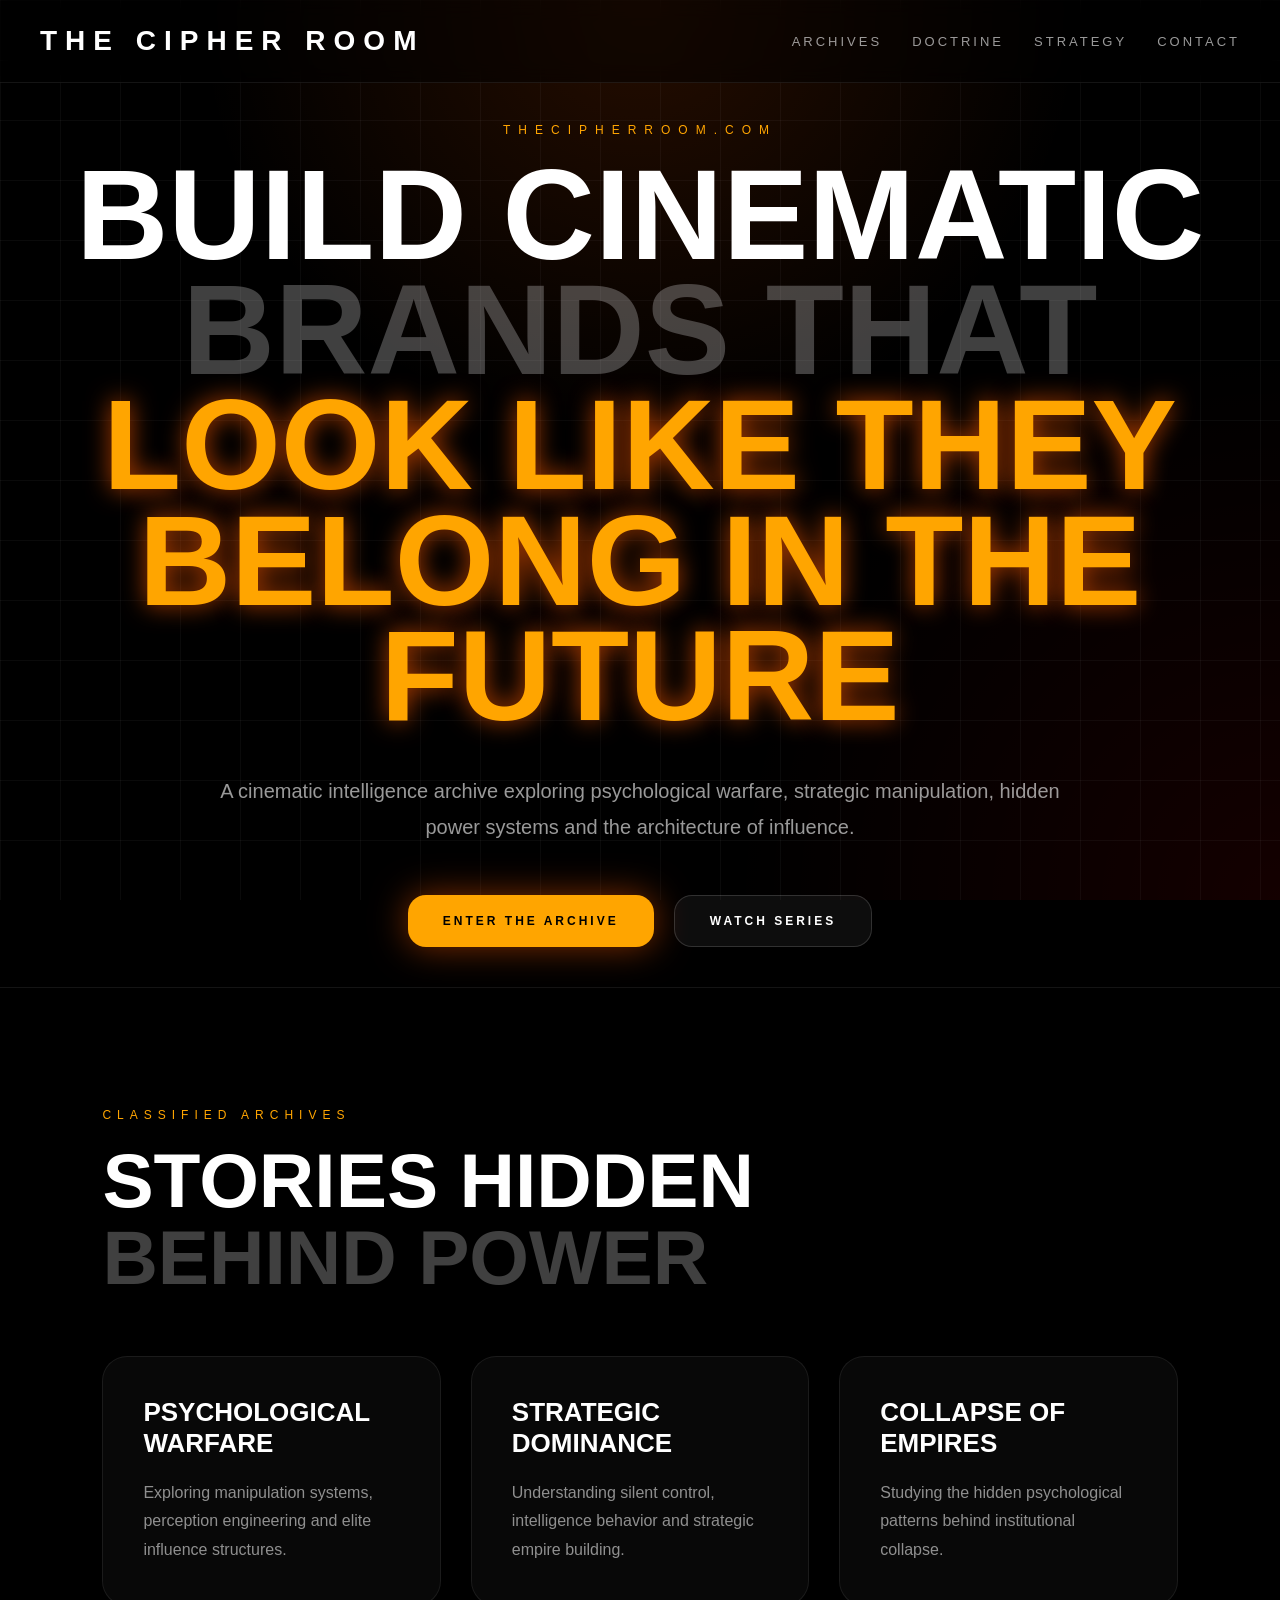
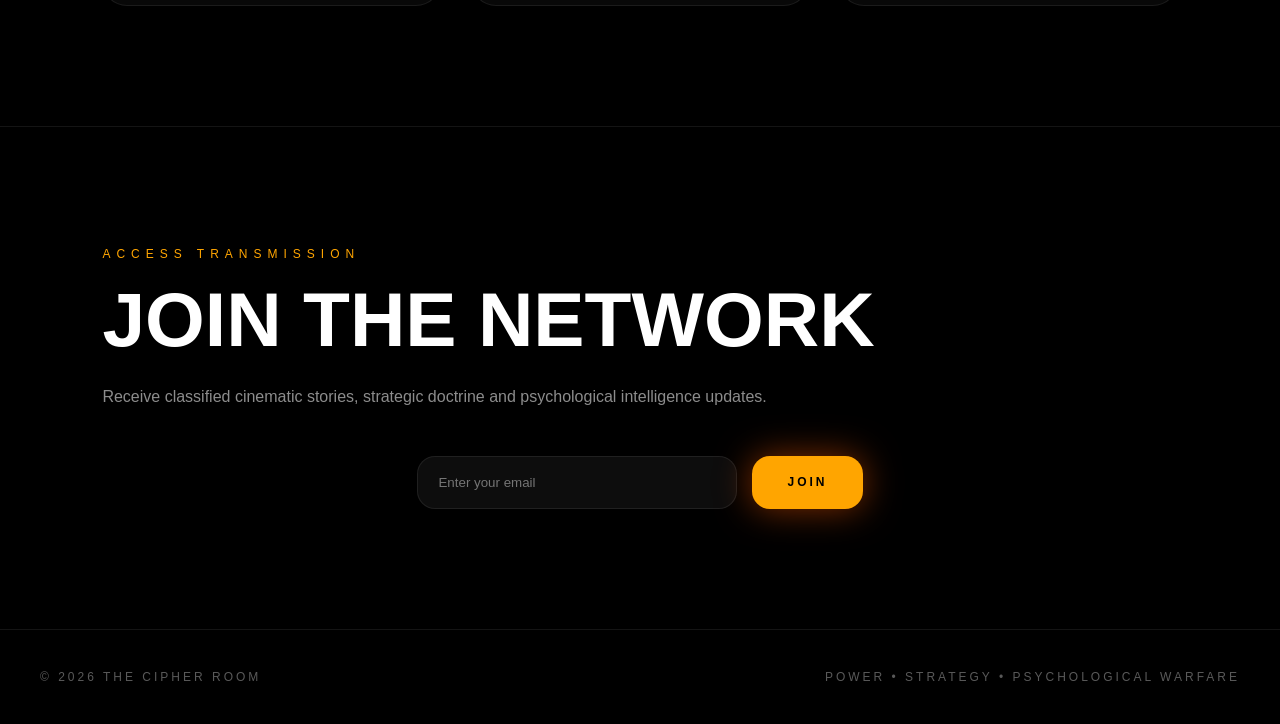
==== index.html @ d601936c "Update hero section heading text" ====
<!DOCTYPE html>
<html lang="en">
<head>
<meta charset="UTF-8">
<meta name="viewport" content="width=device-width, initial-scale=1.0">
<title>The Cipher Room</title>

<style>
*{
margin:0;
padding:0;
box-sizing:border-box;
}

body{
background:#000;
color:white;
font-family:Arial,sans-serif;
overflow-x:hidden;
}

body::before{
content:"";
position:fixed;
inset:0;
background:
radial-gradient(circle at top, rgba(255,90,0,0.15), transparent 40%),
radial-gradient(circle at bottom right, rgba(255,0,0,0.08), transparent 35%);
z-index:-2;
}

.grid{
position:fixed;
inset:0;
background-image:
linear-gradient(rgba(255,255,255,0.04) 1px, transparent 1px),
linear-gradient(90deg, rgba(255,255,255,0.04) 1px, transparent 1px);
background-size:60px 60px;
z-index:-1;
}

nav{
display:flex;
justify-content:space-between;
align-items:center;
padding:25px 40px;
border-bottom:1px solid rgba(255,255,255,0.08);
backdrop-filter:blur(10px);
position:sticky;
top:0;
background:rgba(0,0,0,0.5);
}

.logo{
font-size:28px;
font-weight:900;
letter-spacing:8px;
}

nav ul{
display:flex;
gap:30px;
list-style:none;
}

nav a{
text-decoration:none;
color:rgba(255,255,255,0.6);
font-size:13px;
letter-spacing:3px;
text-transform:uppercase;
transition:0.3s;
}

nav a:hover{
color:orange;
}

.hero{
min-height:100vh;
display:flex;
flex-direction:column;
justify-content:center;
align-items:center;
text-align:center;
padding:40px 20px;
}

.domain{
color:orange;
letter-spacing:8px;
font-size:12px;
margin-bottom:20px;
text-transform:uppercase;
animation:pulse 2s infinite;
}

.hero h1{
font-size:clamp(50px,10vw,140px);
font-weight:900;
line-height:0.9;
text-transform:uppercase;
}

.fade{
color:rgba(255,255,255,0.25);
}

.orange{
color:orange;
text-shadow:0 0 25px rgba(255,90,0,0.7);
}

.hero p{
max-width:850px;
margin-top:40px;
font-size:20px;
line-height:1.8;
color:rgba(255,255,255,0.6);
}

.buttons{
display:flex;
gap:20px;
margin-top:50px;
flex-wrap:wrap;
justify-content:center;
}

.btn{
padding:18px 35px;
border-radius:18px;
border:none;
font-size:12px;
font-weight:bold;
letter-spacing:3px;
text-transform:uppercase;
cursor:pointer;
transition:0.3s;
}

.primary{
background:orange;
color:black;
box-shadow:0 0 35px rgba(255,90,0,0.5);
}

.primary:hover{
transform:translateY(-3px);
}

.secondary{
background:rgba(255,255,255,0.05);
border:1px solid rgba(255,255,255,0.15);
color:white;
}

.secondary:hover{
border-color:orange;
color:orange;
}

.section{
padding:120px 8%;
border-top:1px solid rgba(255,255,255,0.08);
}

.section-title{
color:orange;
letter-spacing:6px;
font-size:12px;
text-transform:uppercase;
margin-bottom:20px;
}

.section h2{
font-size:clamp(40px,6vw,80px);
font-weight:900;
text-transform:uppercase;
line-height:1;
}

.cards{
display:grid;
grid-template-columns:repeat(auto-fit,minmax(260px,1fr));
gap:30px;
margin-top:60px;
}

.card{
background:rgba(255,255,255,0.03);
border:1px solid rgba(255,255,255,0.08);
padding:40px;
border-radius:25px;
transition:0.3s;
backdrop-filter:blur(10px);
}

.card:hover{
border-color:rgba(255,140,0,0.4);
transform:translateY(-5px);
}

.card h3{
font-size:26px;
margin-bottom:20px;
text-transform:uppercase;
}

.card p{
color:rgba(255,255,255,0.55);
line-height:1.8;
}

.email-box{
margin-top:50px;
display:flex;
justify-content:center;
gap:15px;
flex-wrap:wrap;
}

.email-box input{
padding:18px 20px;
width:320px;
border-radius:18px;
background:rgba(255,255,255,0.05);
border:1px solid rgba(255,255,255,0.08);
color:white;
}

footer{
padding:40px;
border-top:1px solid rgba(255,255,255,0.08);
display:flex;
justify-content:space-between;
flex-wrap:wrap;
gap:20px;
color:rgba(255,255,255,0.35);
font-size:12px;
letter-spacing:3px;
text-transform:uppercase;
}

@keyframes pulse{
0%{opacity:0.6;}
50%{opacity:1;}
100%{opacity:0.6;}
}
</style>
</head>

<body>

<div class="grid"></div>

<nav>
<div class="logo">THE CIPHER ROOM</div>

<ul>
<li><a href="#">Archives</a></li>
<li><a href="#">Doctrine</a></li>
<li><a href="#">Strategy</a></li>
<li><a href="#">Contact</a></li>
</ul>
</nav>

<section class="hero">

<div class="domain">thecipherroom.com</div>

<h1>
Build Cinematic
<br>
<span class="fade">Brands That</span>
<br>
<span class="orange">Look Like They Belong In The Future</span>
</h1>

<p>
A cinematic intelligence archive exploring psychological warfare,
strategic manipulation, hidden power systems and the architecture
of influence.
</p>

<div class="buttons">
<button class="btn primary">Enter The Archive</button>
<button class="btn secondary">Watch Series</button>
</div>

</section>

<section class="section">

<div class="section-title">Classified Archives</div>

<h2>
Stories Hidden
<br>
<span class="fade">Behind Power</span>
</h2>

<div class="cards">

<div class="card">
<h3>Psychological Warfare</h3>
<p>
Exploring manipulation systems, perception engineering and elite influence structures.
</p>
</div>

<div class="card">
<h3>Strategic Dominance</h3>
<p>
Understanding silent control, intelligence behavior and strategic empire building.
</p>
</div>

<div class="card">
<h3>Collapse Of Empires</h3>
<p>
Studying the hidden psychological patterns behind institutional collapse.
</p>
</div>

</div>

</section>

<section class="section">

<div class="section-title">Access Transmission</div>

<h2>Join The Network</h2>

<p style="margin-top:30px;color:rgba(255,255,255,0.55);max-width:700px;">
Receive classified cinematic stories, strategic doctrine and psychological intelligence updates.
</p>

<div class="email-box">
<input type="email" placeholder="Enter your email">
<button class="btn primary">Join</button>
</div>

</section>

<footer>
<div>© 2026 The Cipher Room</div>
<div>Power • Strategy • Psychological Warfare</div>
</footer>

</body>
</html>
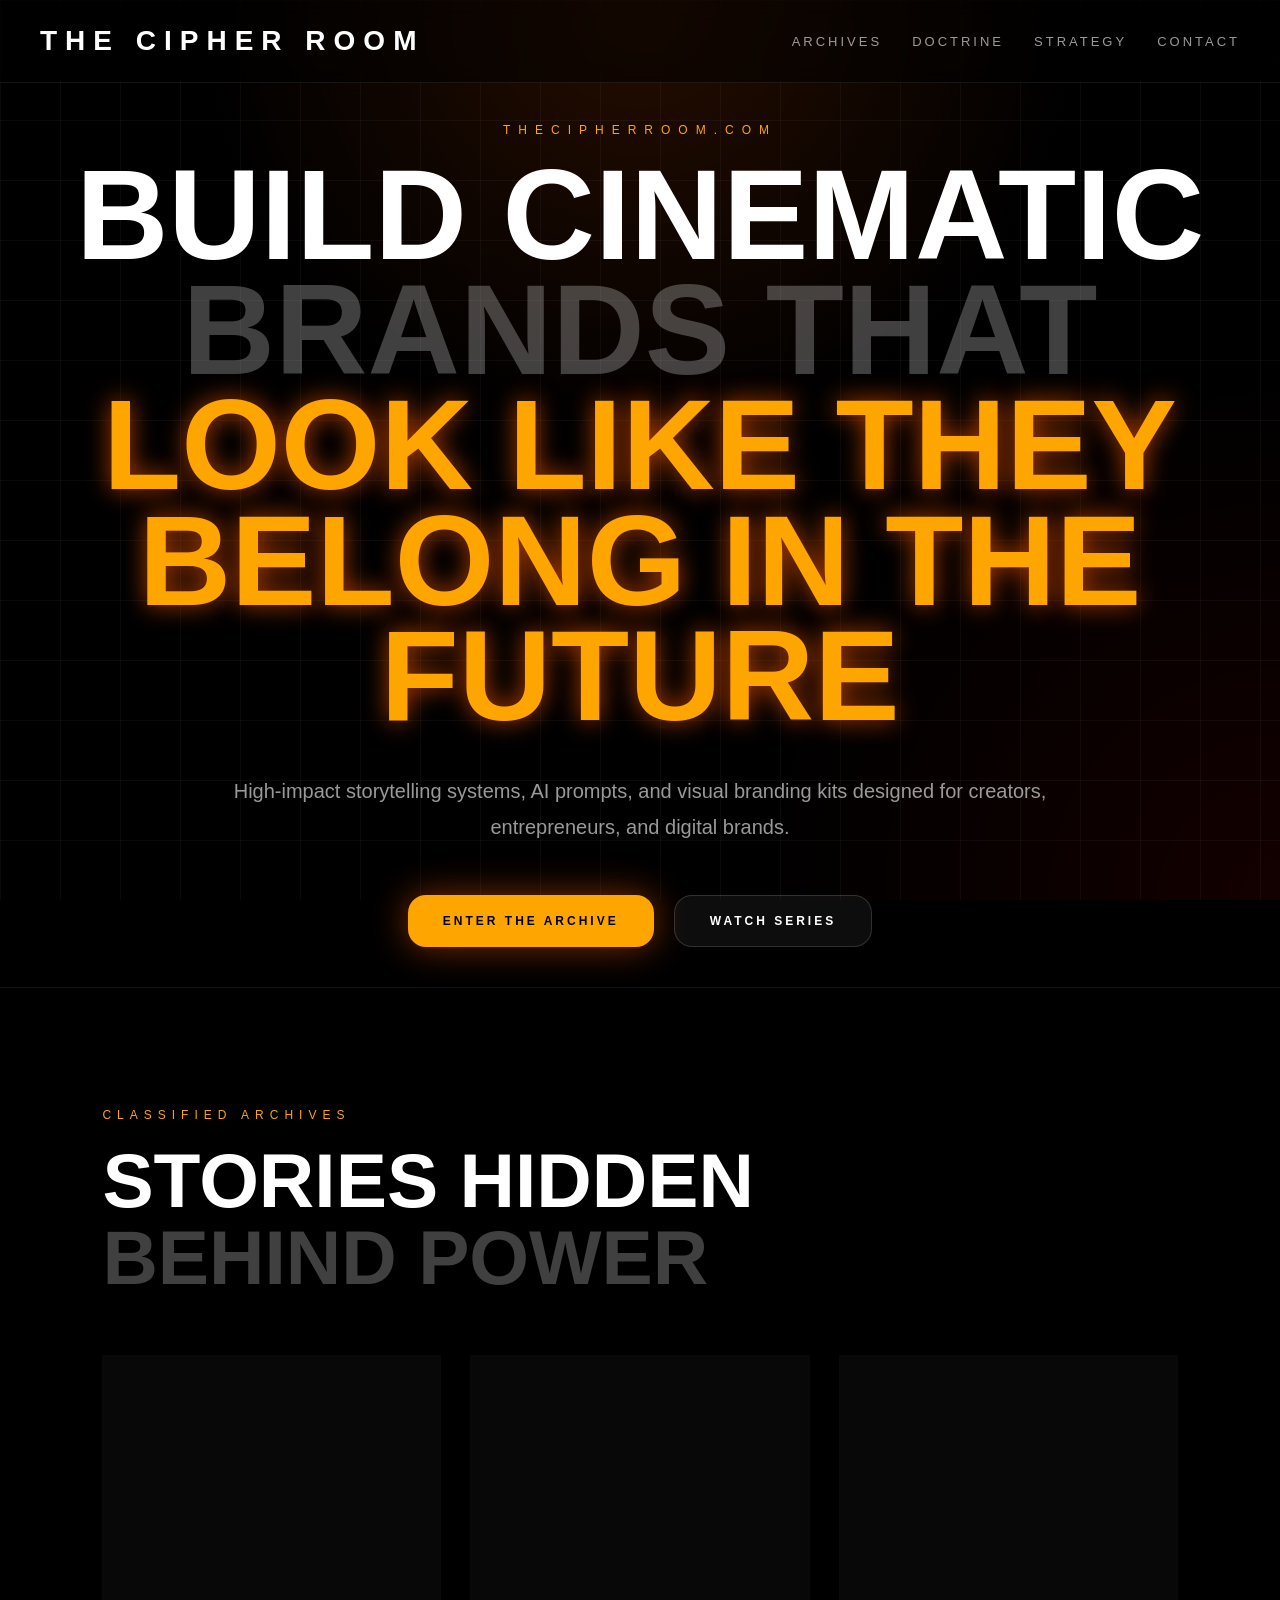
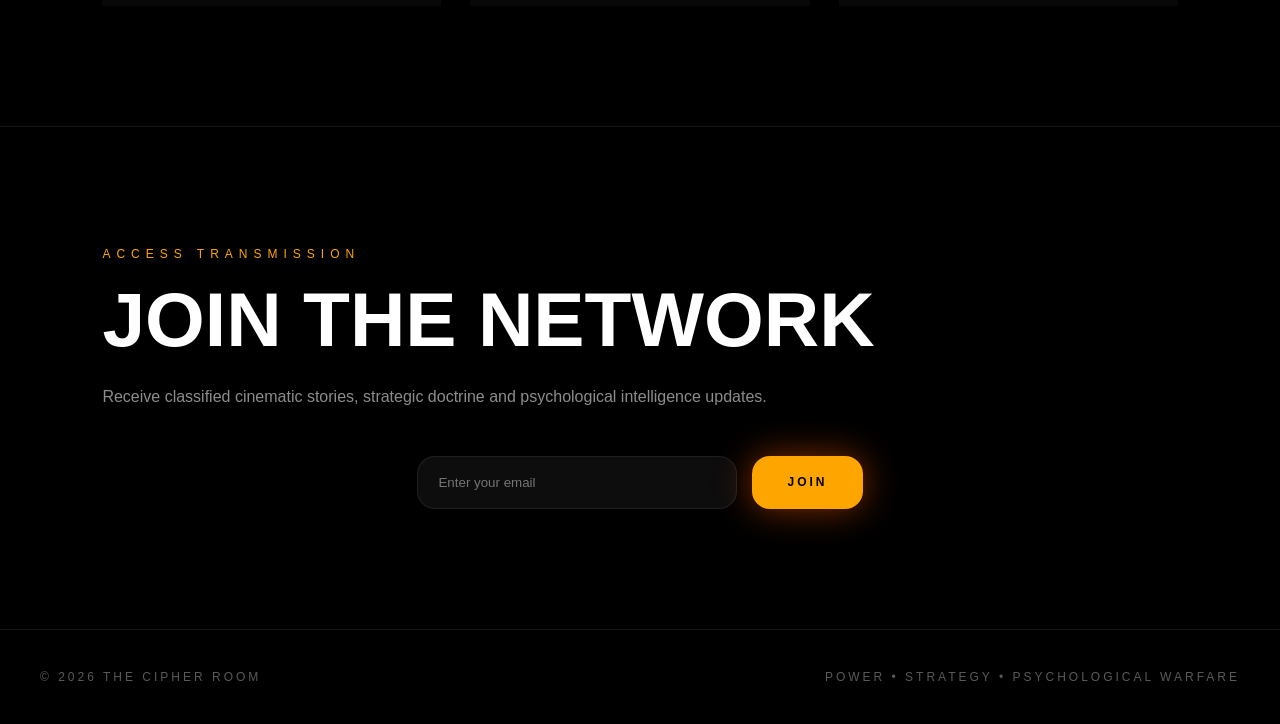
==== commit 9cd215da: "Update hero section description paragraph" ====
--- a/index.html
+++ b/index.html
@@ -278,9 +278,7 @@
 </h1>
 
 <p>
-A cinematic intelligence archive exploring psychological warfare,
-strategic manipulation, hidden power systems and the architecture
-of influence.
+High-impact storytelling systems, AI prompts, and visual branding kits designed for creators, entrepreneurs, and digital brands.
 </p>
 
 <div class="buttons">
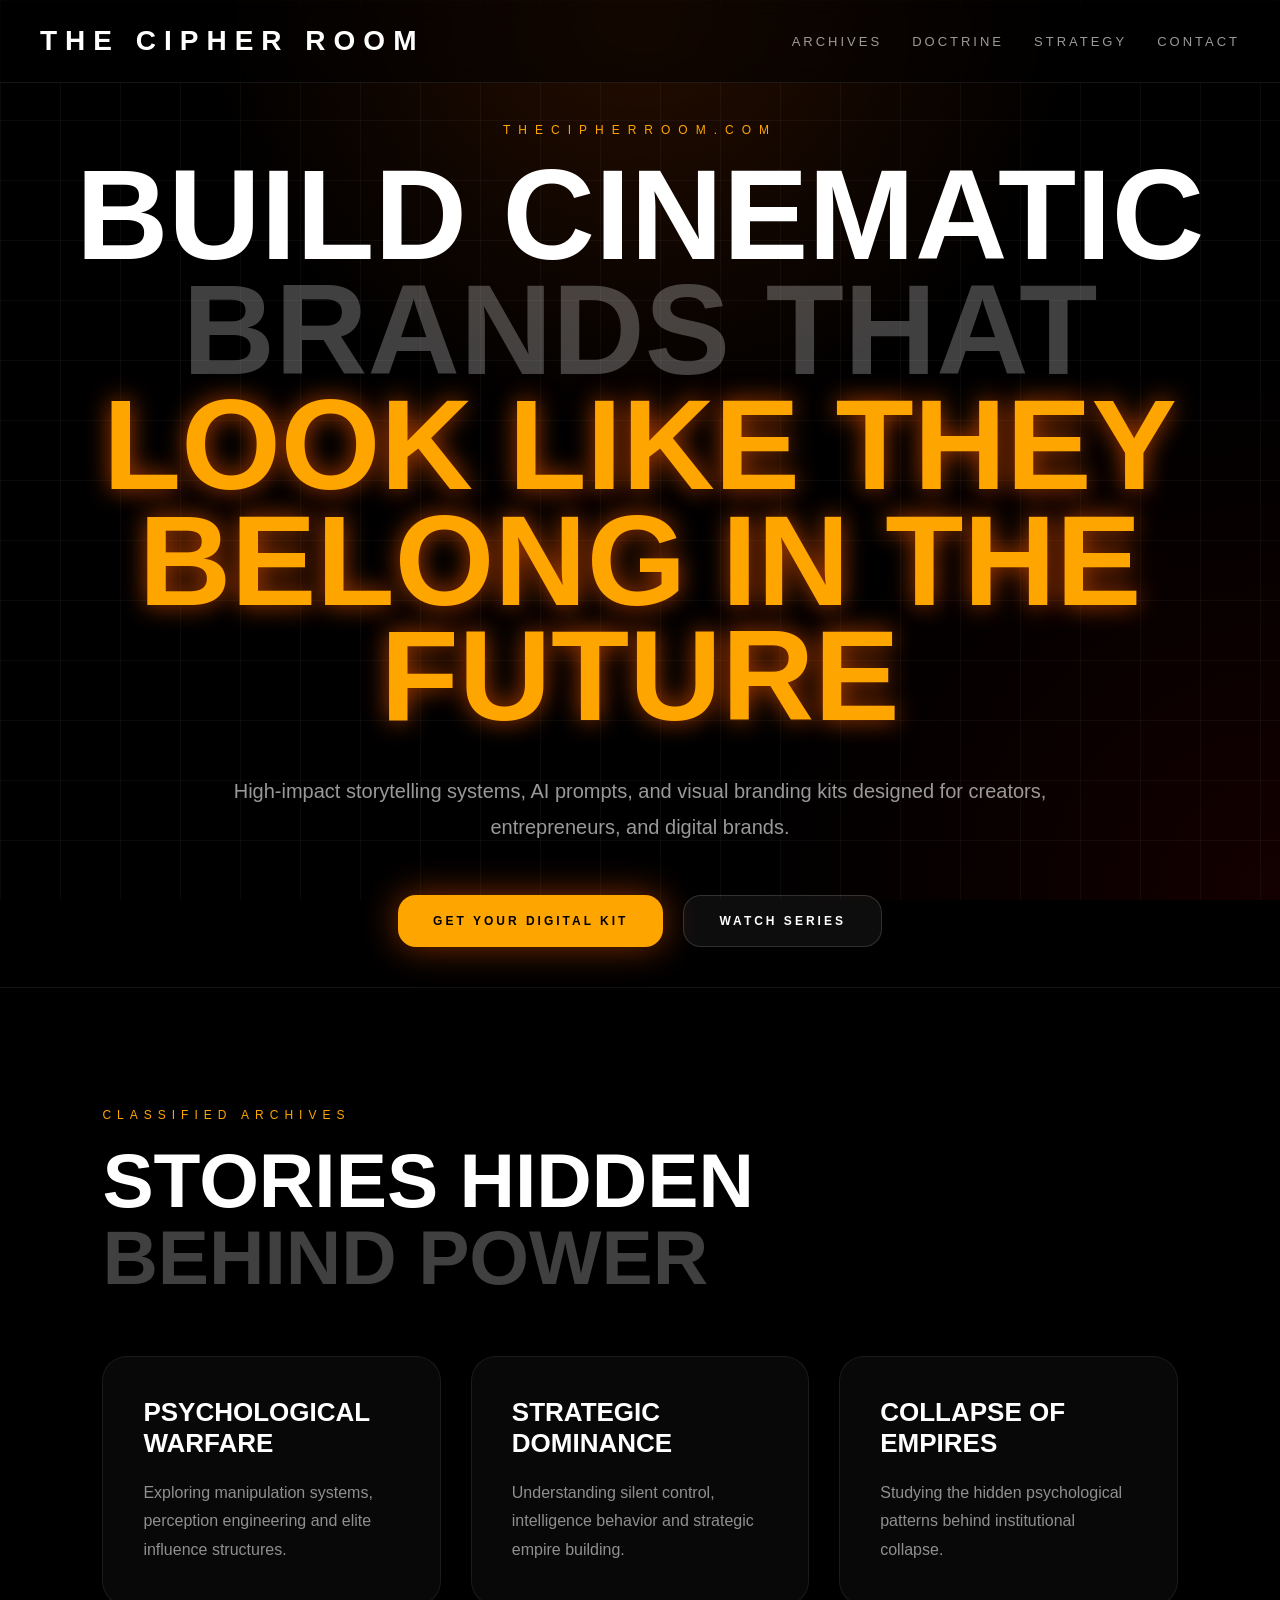
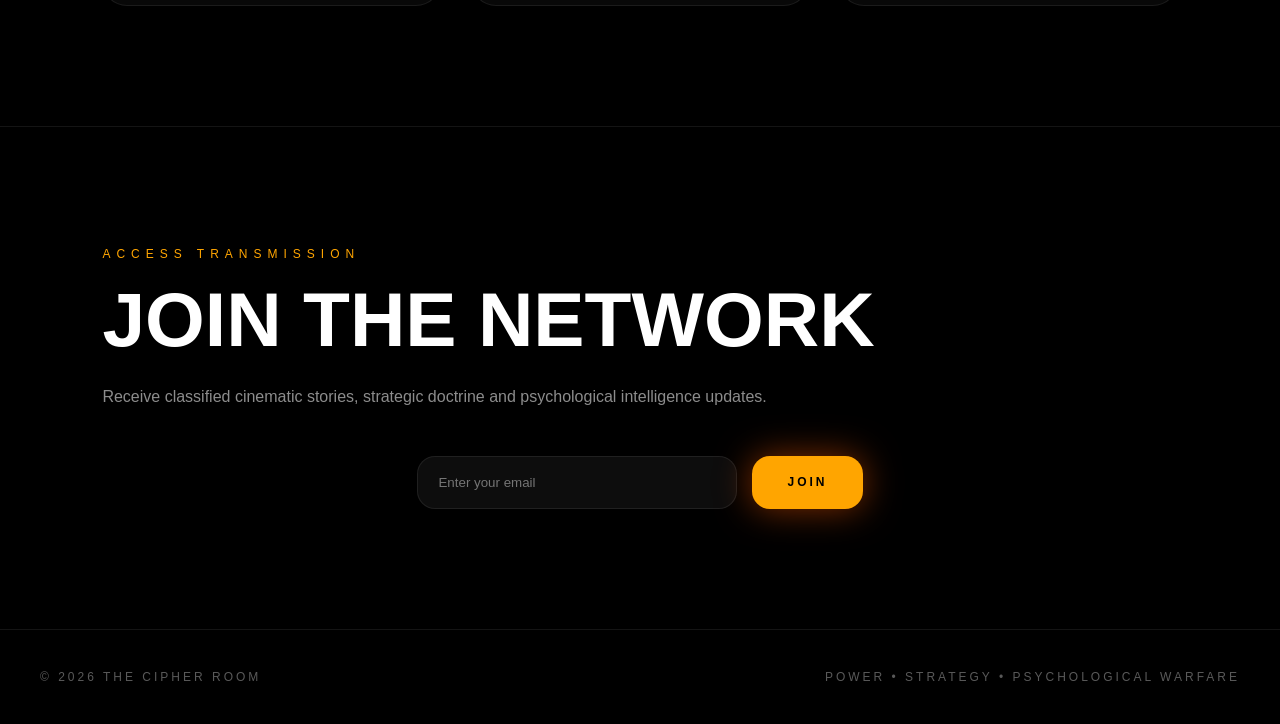
==== commit 3da3ec40: "Update hero section CTA buttons" ====
--- a/index.html
+++ b/index.html
@@ -282,7 +282,7 @@
 </p>
 
 <div class="buttons">
-<button class="btn primary">Enter The Archive</button>
+<button class="btn primary">Get Your Digital Kit</button>
 <button class="btn secondary">Watch Series</button>
 </div>
 
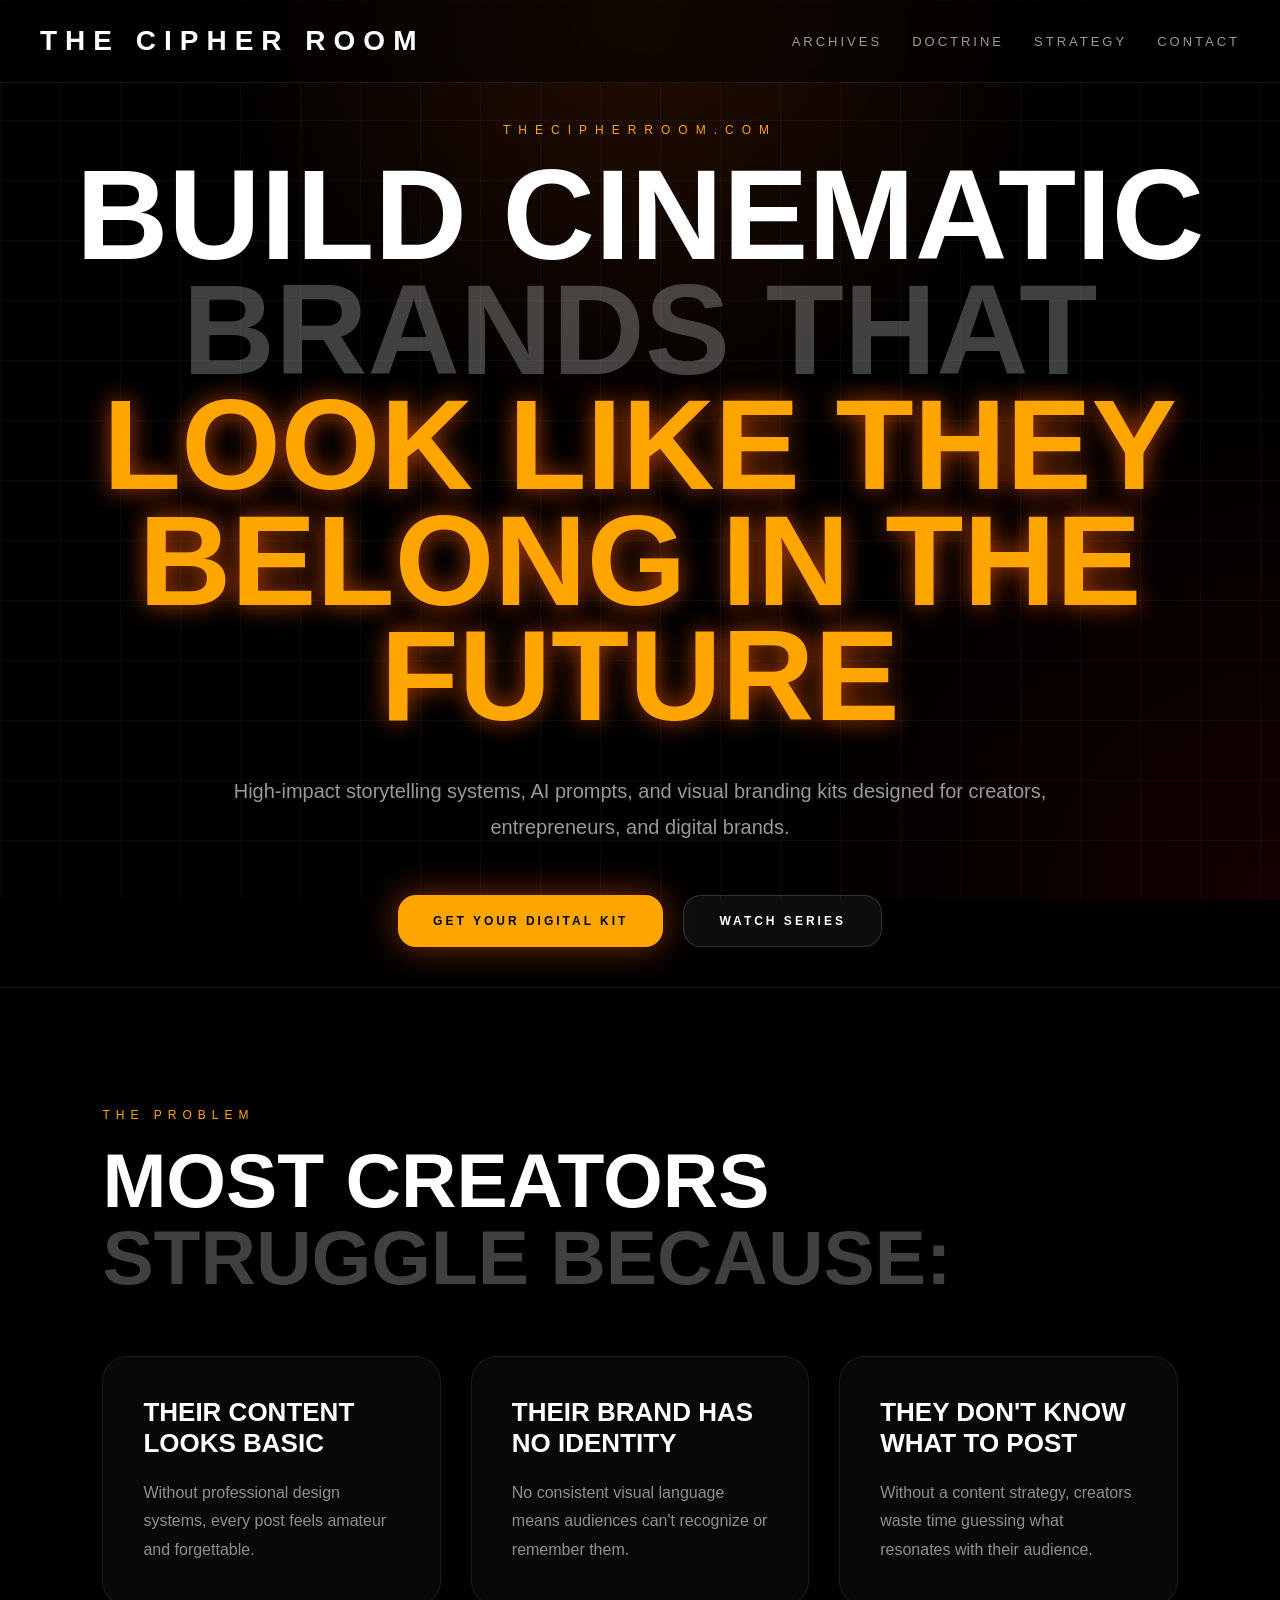
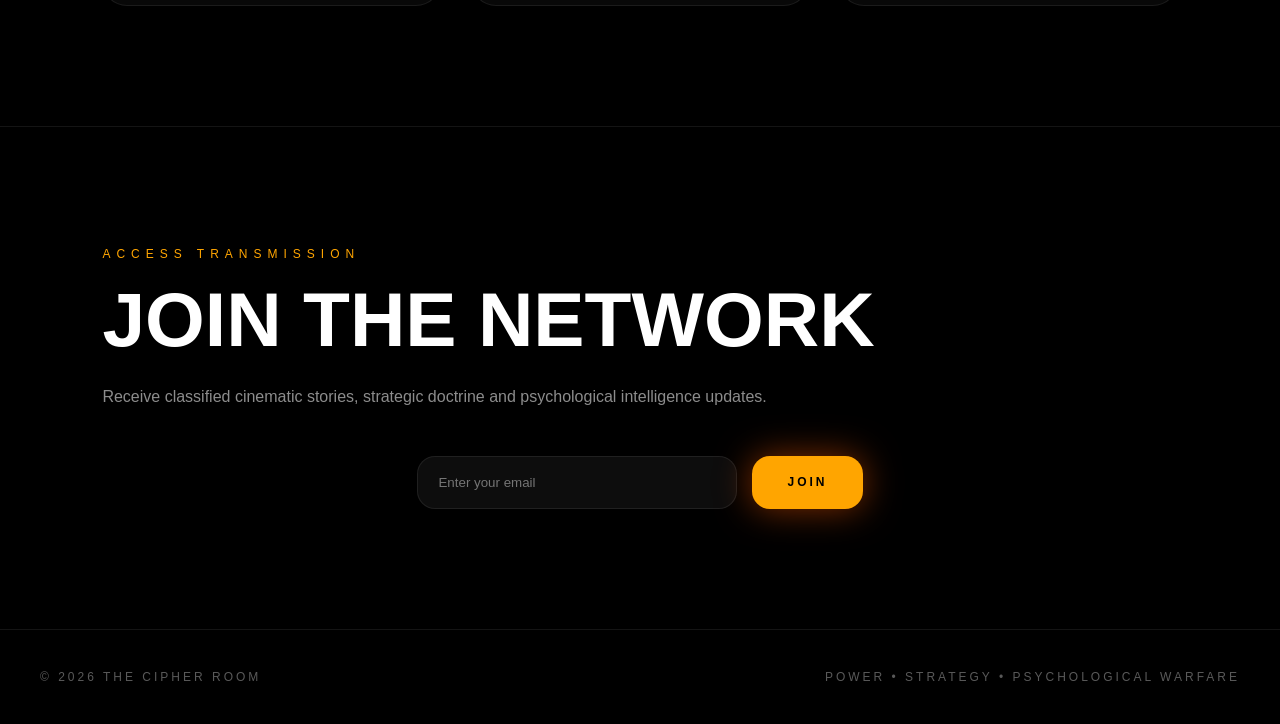
==== commit a2ac040c: "Update Section 1 - THE PROBLEM section with new content" ====
--- a/index.html
+++ b/index.html
@@ -290,34 +290,34 @@
 
 <section class="section">
 
-<div class="section-title">Classified Archives</div>
+<div class="section-title">THE PROBLEM</div>
 
 <h2>
-Stories Hidden
+Most creators
 <br>
-<span class="fade">Behind Power</span>
+<span class="fade">struggle because:</span>
 </h2>
 
 <div class="cards">
 
 <div class="card">
-<h3>Psychological Warfare</h3>
+<h3>Their content looks basic</h3>
 <p>
-Exploring manipulation systems, perception engineering and elite influence structures.
+Without professional design systems, every post feels amateur and forgettable.
 </p>
 </div>
 
 <div class="card">
-<h3>Strategic Dominance</h3>
+<h3>Their brand has no identity</h3>
 <p>
-Understanding silent control, intelligence behavior and strategic empire building.
+No consistent visual language means audiences can't recognize or remember them.
 </p>
 </div>
 
 <div class="card">
-<h3>Collapse Of Empires</h3>
+<h3>They don't know what to post</h3>
 <p>
-Studying the hidden psychological patterns behind institutional collapse.
+Without a content strategy, creators waste time guessing what resonates with their audience.
 </p>
 </div>
 
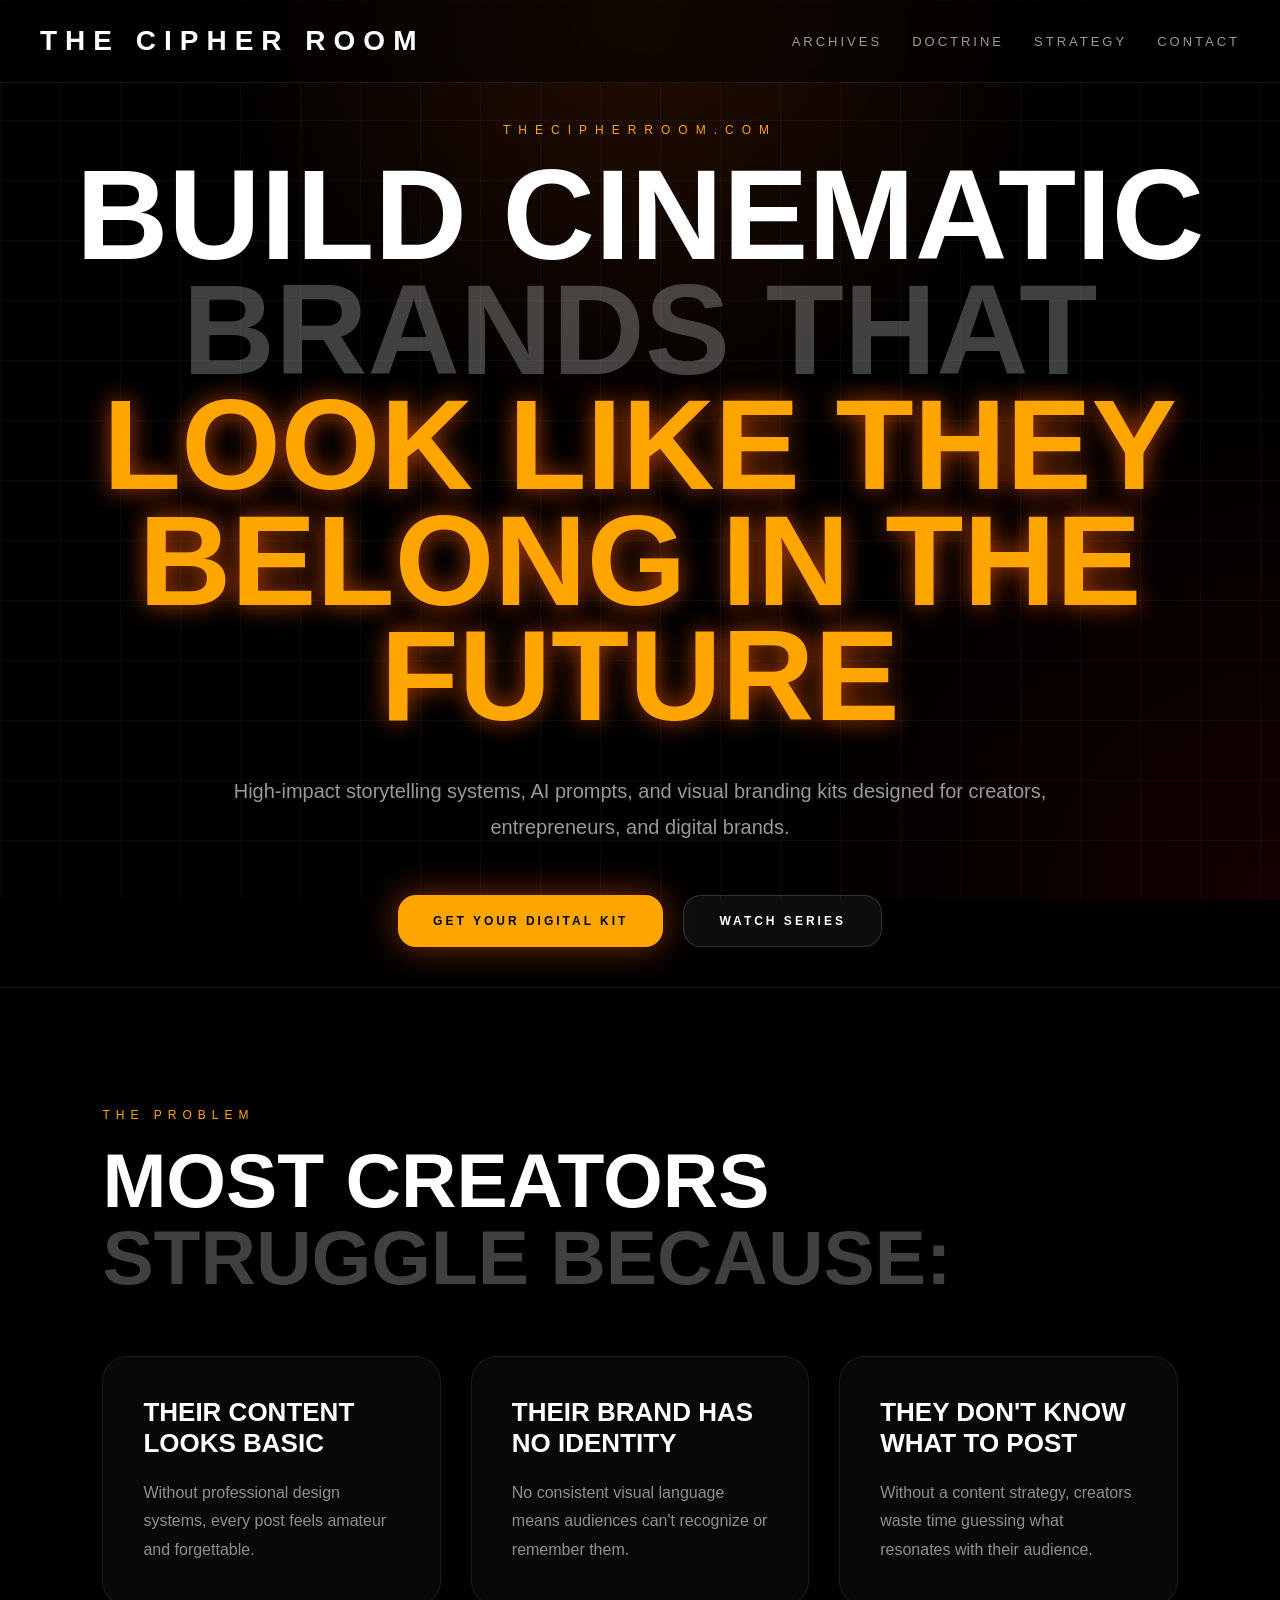
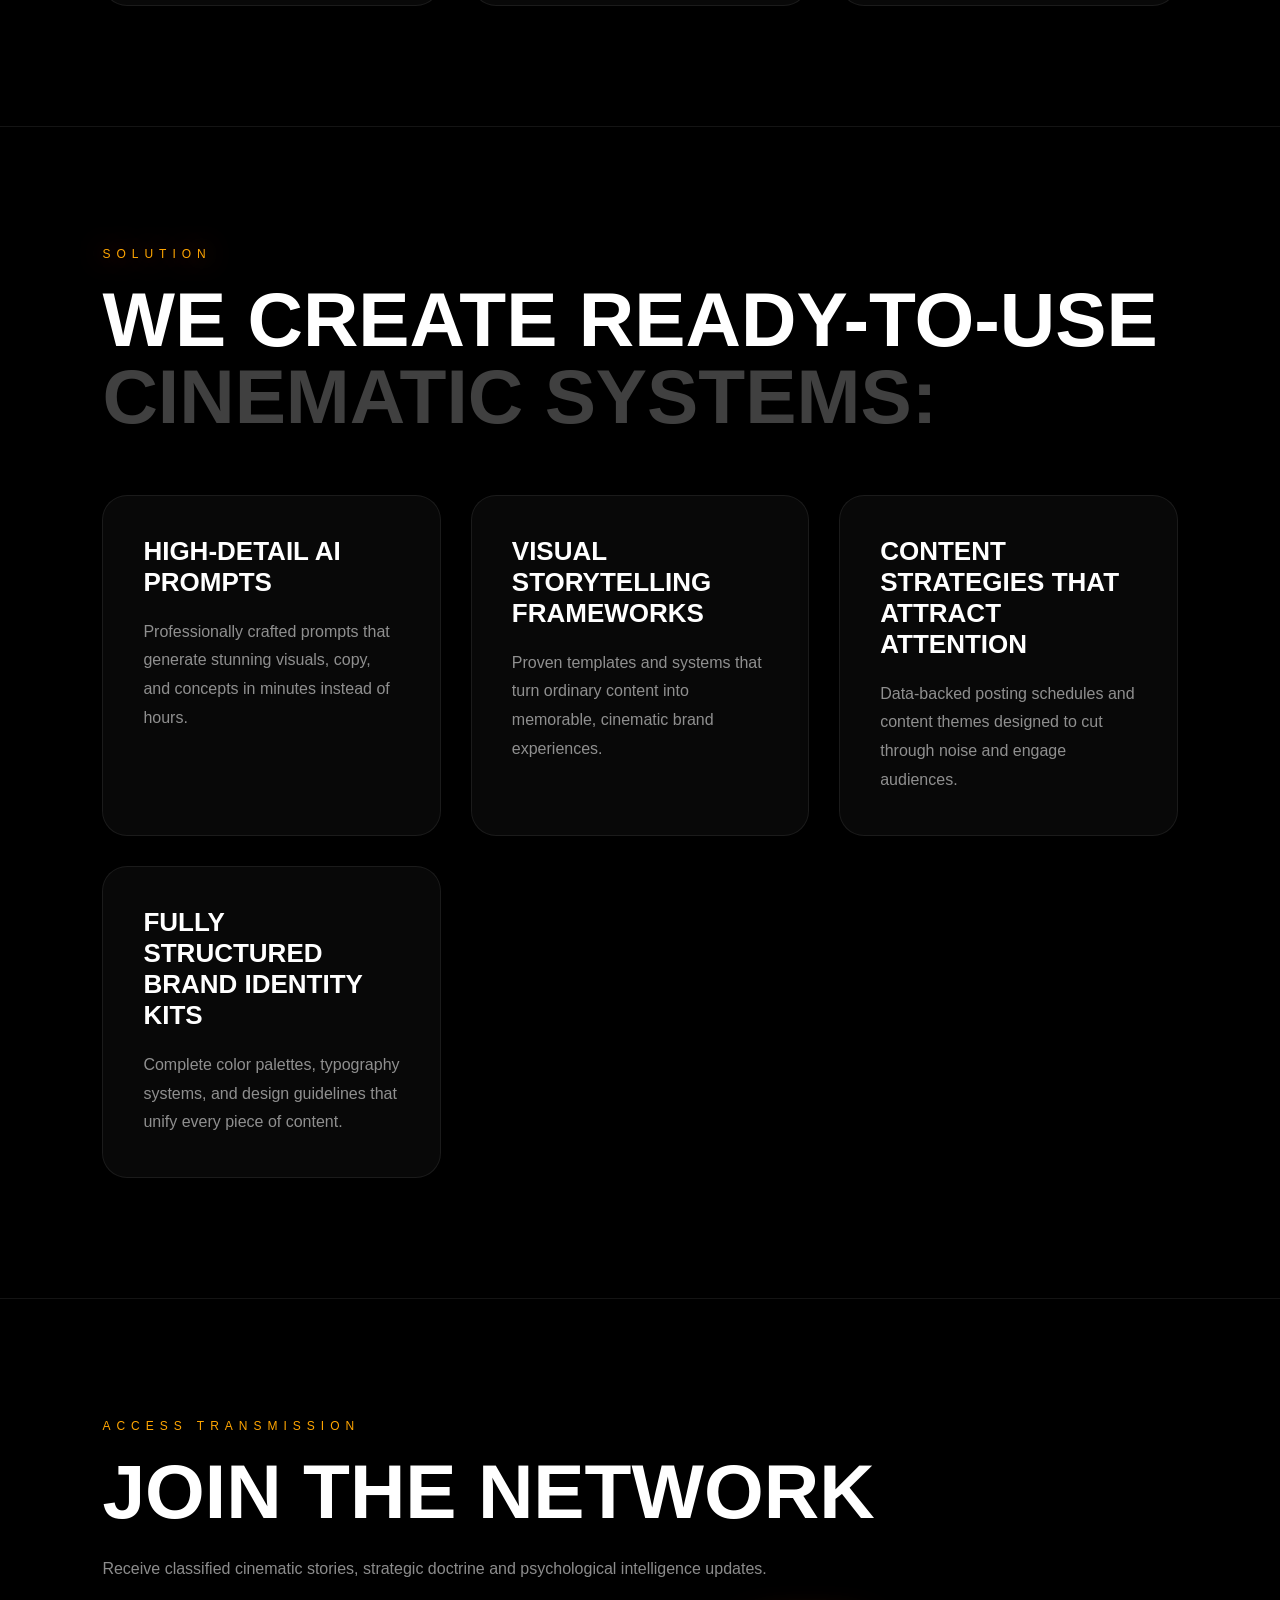
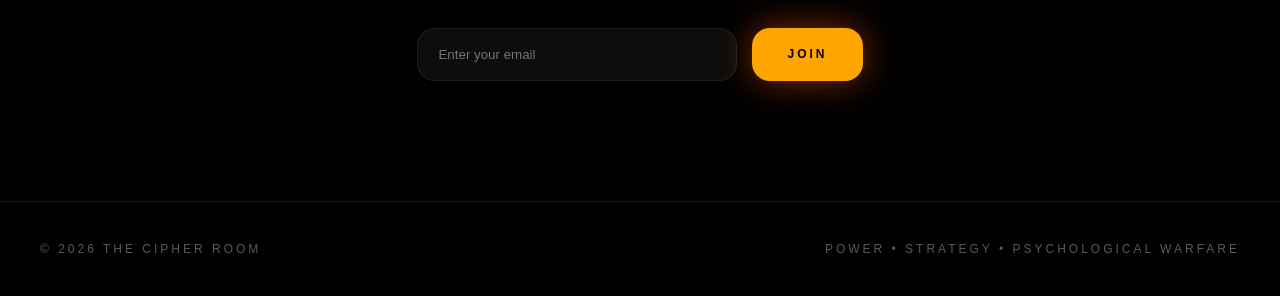
==== commit 5ea7606b: "Add Section 2 - SOLUTION with new content and four cards" ====
--- a/index.html
+++ b/index.html
@@ -327,6 +327,50 @@
 
 <section class="section">
 
+<div class="section-title"><span class="orange">SOLUTION</span></div>
+
+<h2>
+We create ready-to-use
+<br>
+<span class="fade">cinematic systems:</span>
+</h2>
+
+<div class="cards">
+
+<div class="card">
+<h3>High-detail AI prompts</h3>
+<p>
+Professionally crafted prompts that generate stunning visuals, copy, and concepts in minutes instead of hours.
+</p>
+</div>
+
+<div class="card">
+<h3>Visual storytelling frameworks</h3>
+<p>
+Proven templates and systems that turn ordinary content into memorable, cinematic brand experiences.
+</p>
+</div>
+
+<div class="card">
+<h3>Content strategies that attract attention</h3>
+<p>
+Data-backed posting schedules and content themes designed to cut through noise and engage audiences.
+</p>
+</div>
+
+<div class="card">
+<h3>Fully structured brand identity kits</h3>
+<p>
+Complete color palettes, typography systems, and design guidelines that unify every piece of content.
+</p>
+</div>
+
+</div>
+
+</section>
+
+<section class="section">
+
 <div class="section-title">Access Transmission</div>
 
 <h2>Join The Network</h2>
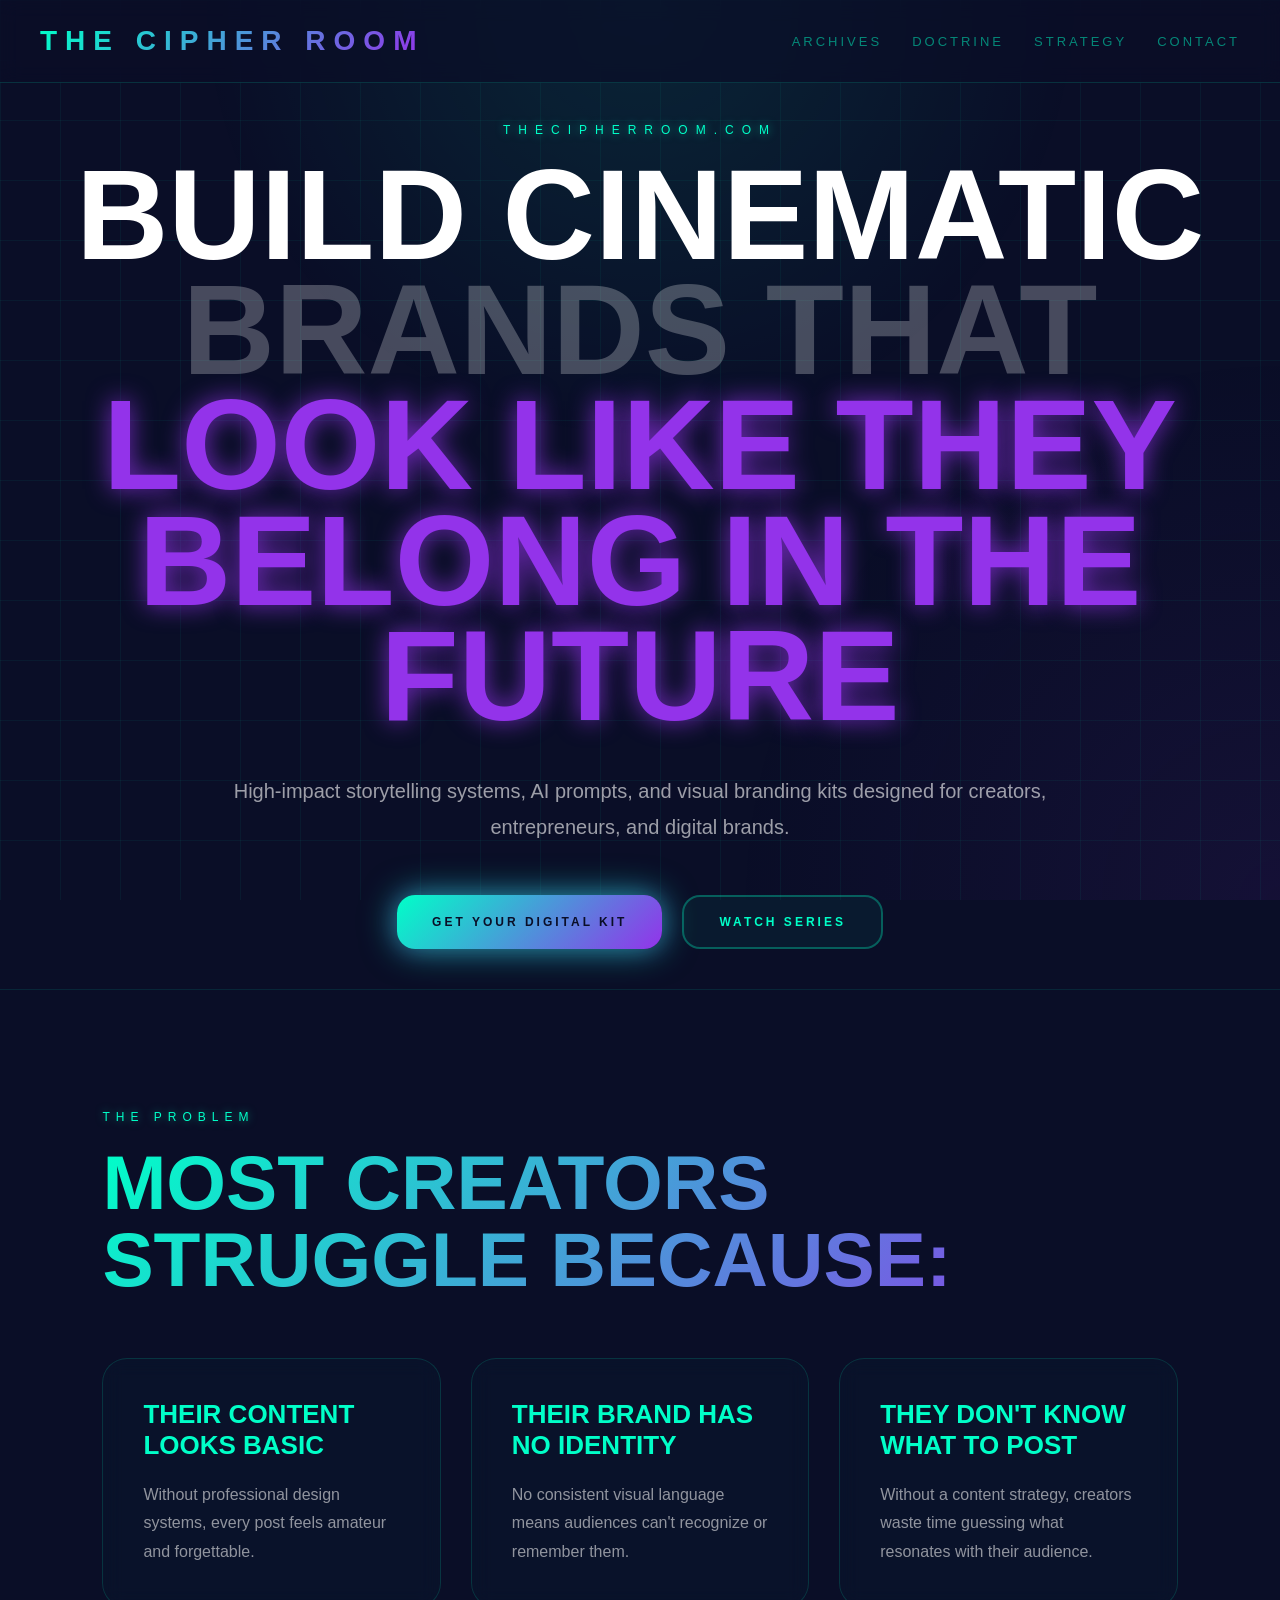
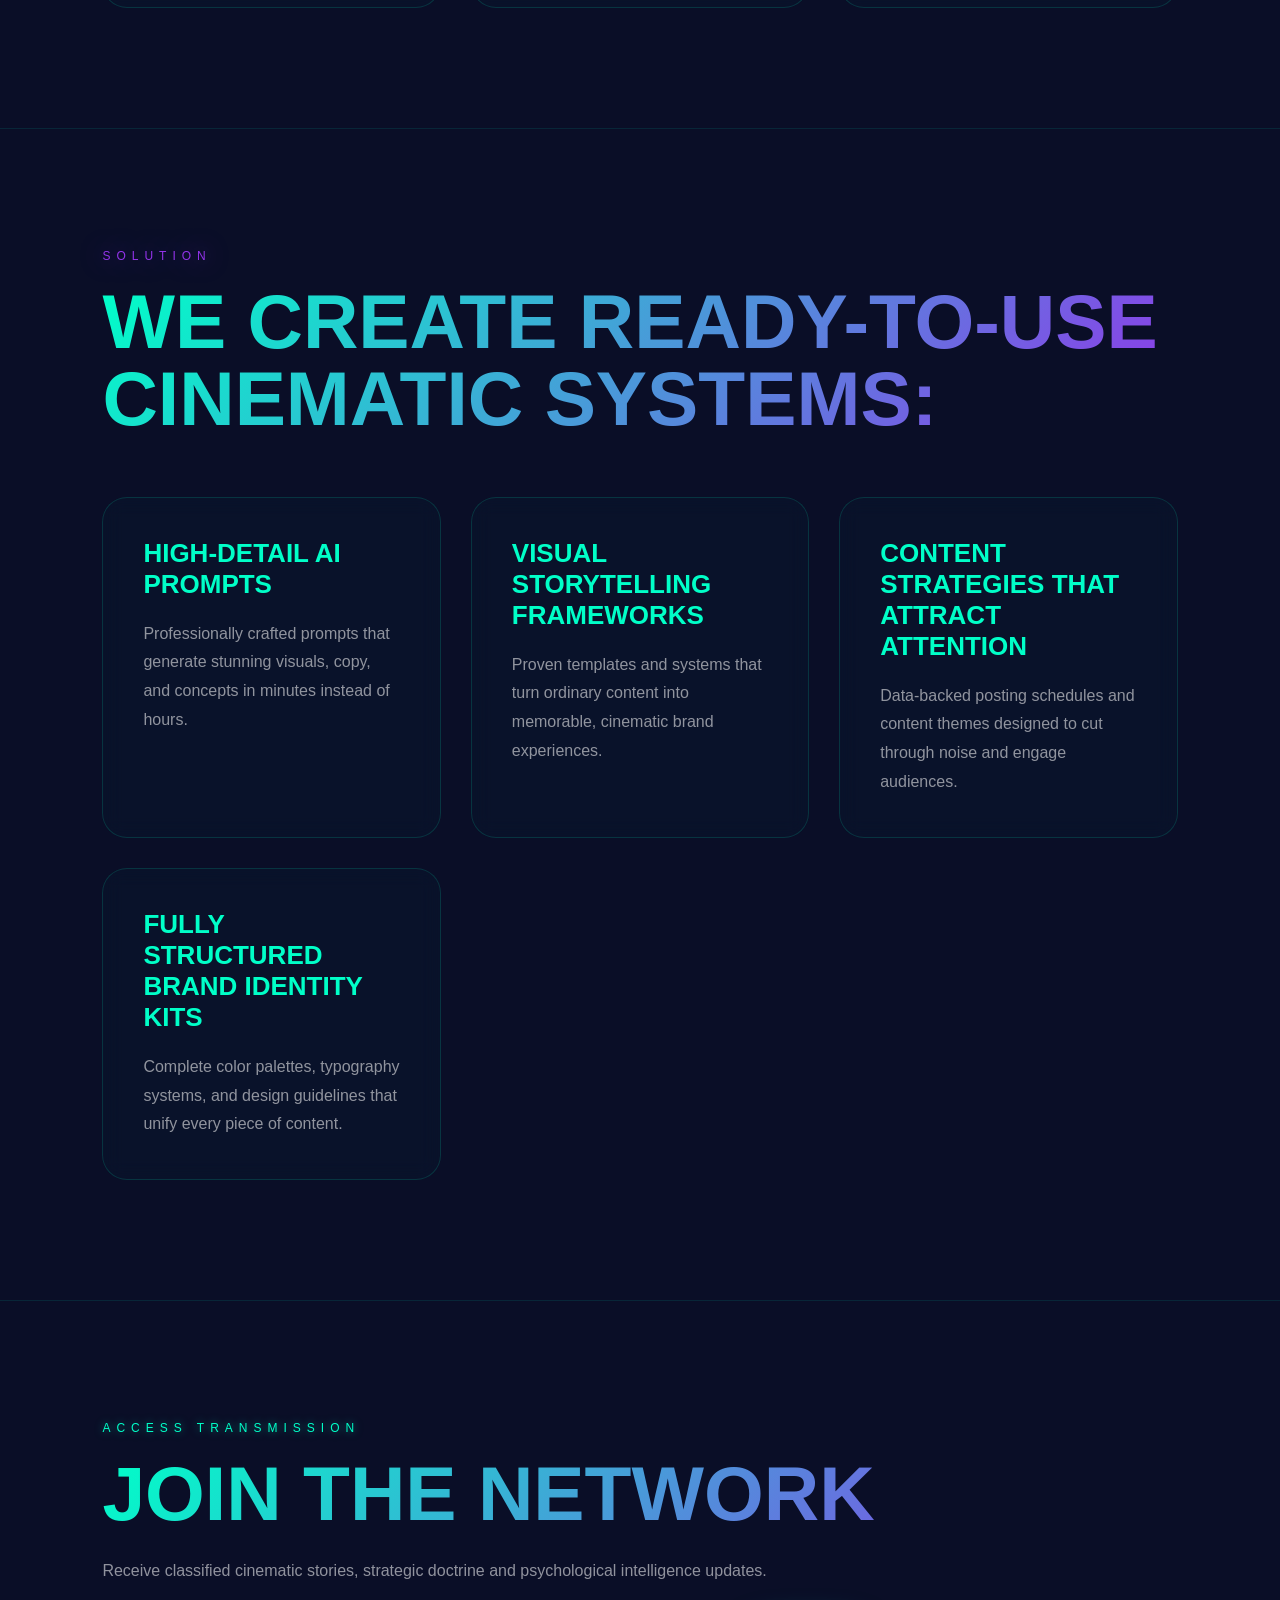
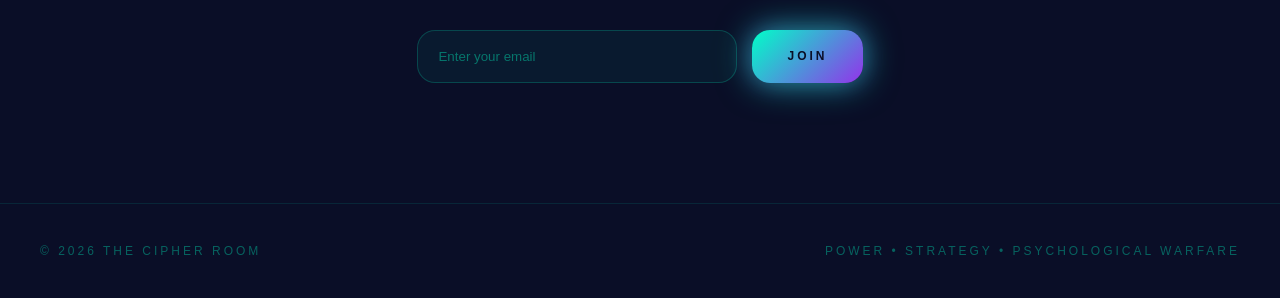
==== commit 5c67e8ea: "Redesign website with Midnight Black + Neon Cyan + Electric Purple color scheme" ====
--- a/index.html
+++ b/index.html
@@ -13,7 +13,7 @@
 }
 
 body{
-background:#000;
+background:#0a0e27;
 color:white;
 font-family:Arial,sans-serif;
 overflow-x:hidden;
@@ -24,8 +24,8 @@
 position:fixed;
 inset:0;
 background:
-radial-gradient(circle at top, rgba(255,90,0,0.15), transparent 40%),
-radial-gradient(circle at bottom right, rgba(255,0,0,0.08), transparent 35%);
+radial-gradient(circle at top, rgba(0,255,200,0.1), transparent 40%),
+radial-gradient(circle at bottom right, rgba(147,51,234,0.08), transparent 35%);
 z-index:-2;
 }
 
@@ -33,8 +33,8 @@
 position:fixed;
 inset:0;
 background-image:
-linear-gradient(rgba(255,255,255,0.04) 1px, transparent 1px),
-linear-gradient(90deg, rgba(255,255,255,0.04) 1px, transparent 1px);
+linear-gradient(rgba(0,255,200,0.05) 1px, transparent 1px),
+linear-gradient(90deg, rgba(0,255,200,0.05) 1px, transparent 1px);
 background-size:60px 60px;
 z-index:-1;
 }
@@ -44,17 +44,21 @@
 justify-content:space-between;
 align-items:center;
 padding:25px 40px;
-border-bottom:1px solid rgba(255,255,255,0.08);
+border-bottom:1px solid rgba(0,255,200,0.15);
 backdrop-filter:blur(10px);
 position:sticky;
 top:0;
-background:rgba(0,0,0,0.5);
+background:rgba(10,14,39,0.7);
 }
 
 .logo{
 font-size:28px;
 font-weight:900;
 letter-spacing:8px;
+background:linear-gradient(135deg, #00ffc8 0%, #9333ea 100%);
+-webkit-background-clip:text;
+-webkit-text-fill-color:transparent;
+background-clip:text;
 }
 
 nav ul{
@@ -65,7 +69,7 @@
 
 nav a{
 text-decoration:none;
-color:rgba(255,255,255,0.6);
+color:rgba(0,255,200,0.5);
 font-size:13px;
 letter-spacing:3px;
 text-transform:uppercase;
@@ -73,7 +77,8 @@
 }
 
 nav a:hover{
-color:orange;
+color:#00ffc8;
+text-shadow:0 0 15px rgba(0,255,200,0.8);
 }
 
 .hero{
@@ -87,12 +92,13 @@
 }
 
 .domain{
-color:orange;
+color:#00ffc8;
 letter-spacing:8px;
 font-size:12px;
 margin-bottom:20px;
 text-transform:uppercase;
 animation:pulse 2s infinite;
+text-shadow:0 0 10px rgba(0,255,200,0.6);
 }
 
 .hero h1{
@@ -107,8 +113,8 @@
 }
 
 .orange{
-color:orange;
-text-shadow:0 0 25px rgba(255,90,0,0.7);
+color:#9333ea;
+text-shadow:0 0 25px rgba(147,51,234,0.8);
 }
 
 .hero p{
@@ -140,37 +146,40 @@
 }
 
 .primary{
-background:orange;
-color:black;
-box-shadow:0 0 35px rgba(255,90,0,0.5);
+background:linear-gradient(135deg, #00ffc8 0%, #9333ea 100%);
+color:#0a0e27;
+box-shadow:0 0 35px rgba(0,255,200,0.6), 0 0 25px rgba(147,51,234,0.4);
 }
 
 .primary:hover{
 transform:translateY(-3px);
+box-shadow:0 0 50px rgba(0,255,200,0.8), 0 0 35px rgba(147,51,234,0.6);
 }
 
 .secondary{
-background:rgba(255,255,255,0.05);
-border:1px solid rgba(255,255,255,0.15);
-color:white;
+background:rgba(0,255,200,0.05);
+border:2px solid rgba(0,255,200,0.3);
+color:#00ffc8;
 }
 
 .secondary:hover{
-border-color:orange;
-color:orange;
+border-color:#9333ea;
+color:#9333ea;
+box-shadow:0 0 20px rgba(147,51,234,0.5);
 }
 
 .section{
 padding:120px 8%;
-border-top:1px solid rgba(255,255,255,0.08);
+border-top:1px solid rgba(0,255,200,0.1);
 }
 
 .section-title{
-color:orange;
+color:#00ffc8;
 letter-spacing:6px;
 font-size:12px;
 text-transform:uppercase;
 margin-bottom:20px;
+text-shadow:0 0 8px rgba(0,255,200,0.5);
 }
 
 .section h2{
@@ -178,6 +187,10 @@
 font-weight:900;
 text-transform:uppercase;
 line-height:1;
+background:linear-gradient(135deg, #00ffc8 0%, #9333ea 100%);
+-webkit-background-clip:text;
+-webkit-text-fill-color:transparent;
+background-clip:text;
 }
 
 .cards{
@@ -188,23 +201,41 @@
 }
 
 .card{
-background:rgba(255,255,255,0.03);
-border:1px solid rgba(255,255,255,0.08);
+background:rgba(0,255,200,0.02);
+border:1px solid rgba(0,255,200,0.15);
 padding:40px;
 border-radius:25px;
 transition:0.3s;
 backdrop-filter:blur(10px);
+position:relative;
+overflow:hidden;
+}
+
+.card::before{
+content:"";
+position:absolute;
+inset:0;
+background:linear-gradient(135deg, rgba(0,255,200,0.1) 0%, rgba(147,51,234,0.05) 100%);
+opacity:0;
+transition:0.3s;
+z-index:-1;
 }
 
 .card:hover{
-border-color:rgba(255,140,0,0.4);
+border-color:rgba(0,255,200,0.4);
 transform:translateY(-5px);
+box-shadow:0 0 30px rgba(0,255,200,0.3), 0 0 15px rgba(147,51,234,0.2);
+}
+
+.card:hover::before{
+opacity:1;
 }
 
 .card h3{
 font-size:26px;
 margin-bottom:20px;
 text-transform:uppercase;
+color:#00ffc8;
 }
 
 .card p{
@@ -224,19 +255,31 @@
 padding:18px 20px;
 width:320px;
 border-radius:18px;
-background:rgba(255,255,255,0.05);
-border:1px solid rgba(255,255,255,0.08);
+background:rgba(0,255,200,0.05);
+border:1px solid rgba(0,255,200,0.2);
 color:white;
+transition:0.3s;
+}
+
+.email-box input:focus{
+outline:none;
+border-color:#00ffc8;
+box-shadow:0 0 15px rgba(0,255,200,0.4);
+background:rgba(0,255,200,0.08);
+}
+
+.email-box input::placeholder{
+color:rgba(0,255,200,0.4);
 }
 
 footer{
 padding:40px;
-border-top:1px solid rgba(255,255,255,0.08);
+border-top:1px solid rgba(0,255,200,0.1);
 display:flex;
 justify-content:space-between;
 flex-wrap:wrap;
 gap:20px;
-color:rgba(255,255,255,0.35);
+color:rgba(0,255,200,0.35);
 font-size:12px;
 letter-spacing:3px;
 text-transform:uppercase;
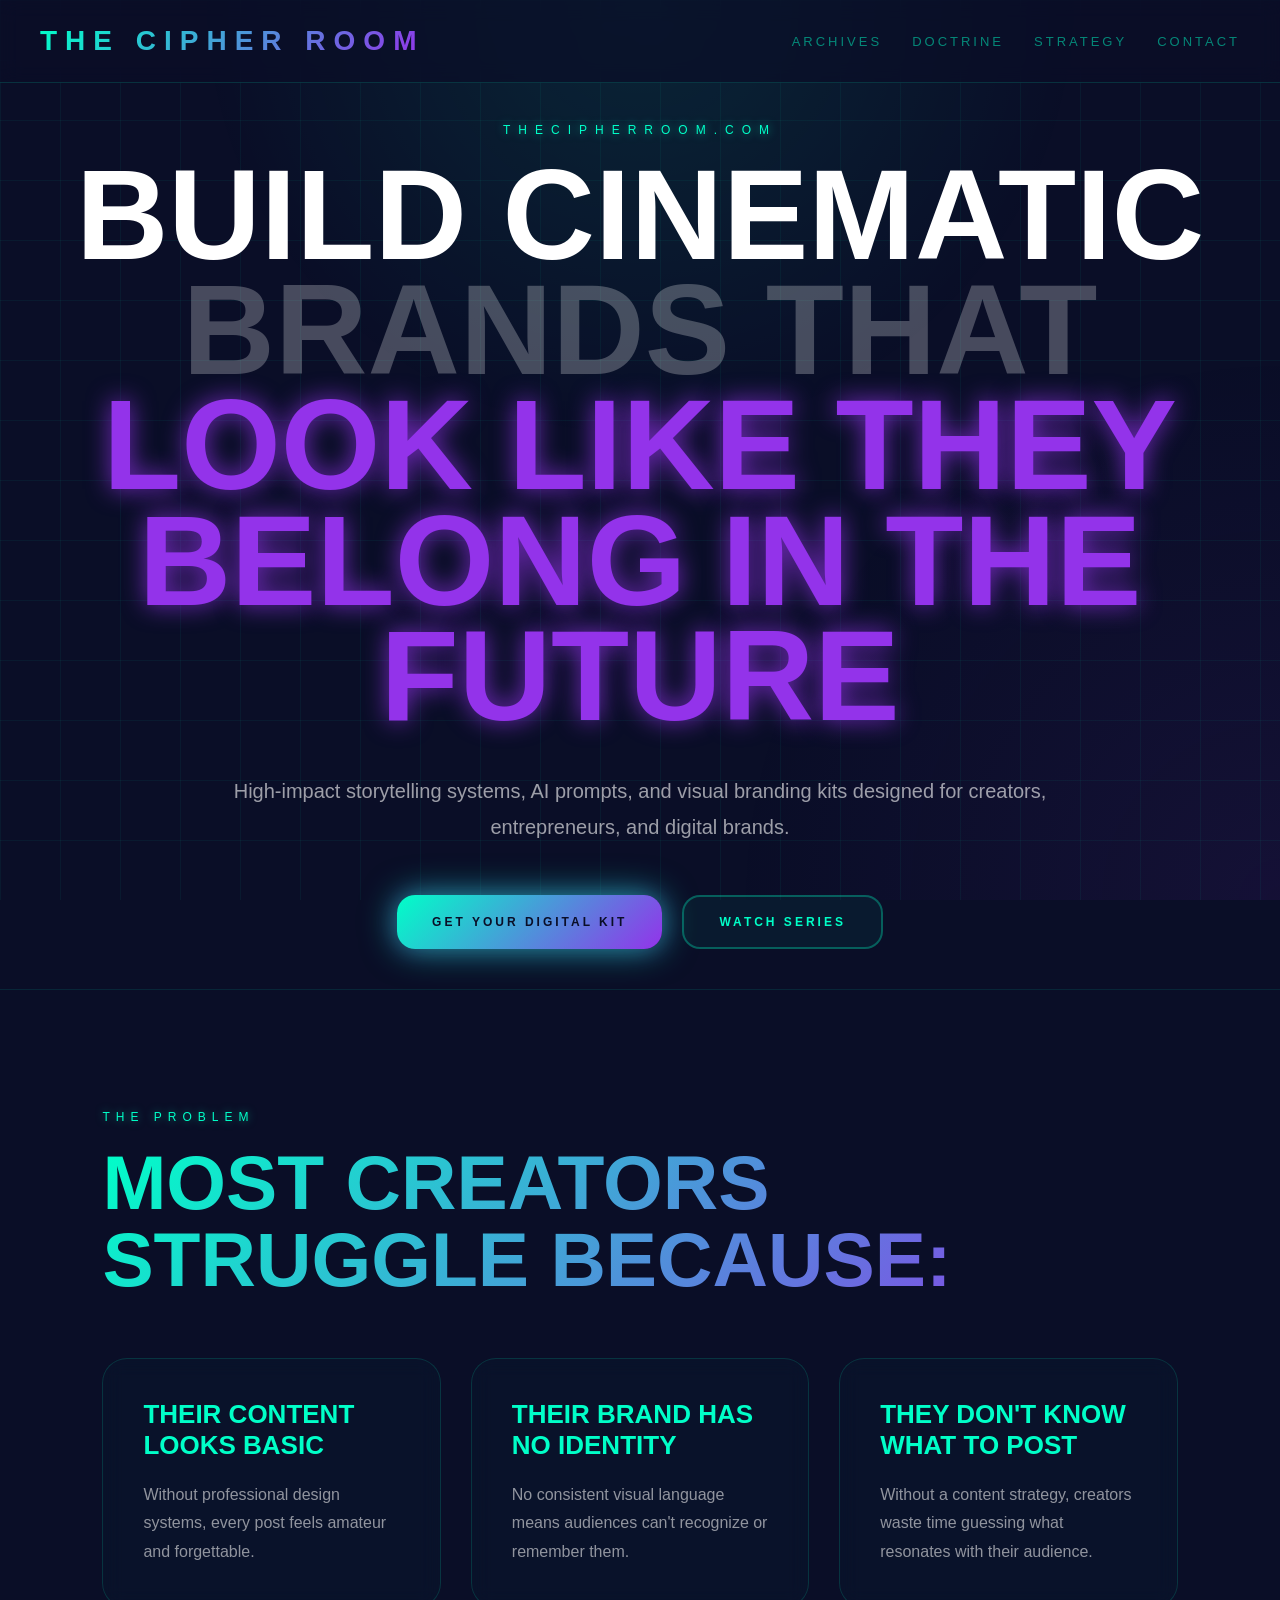
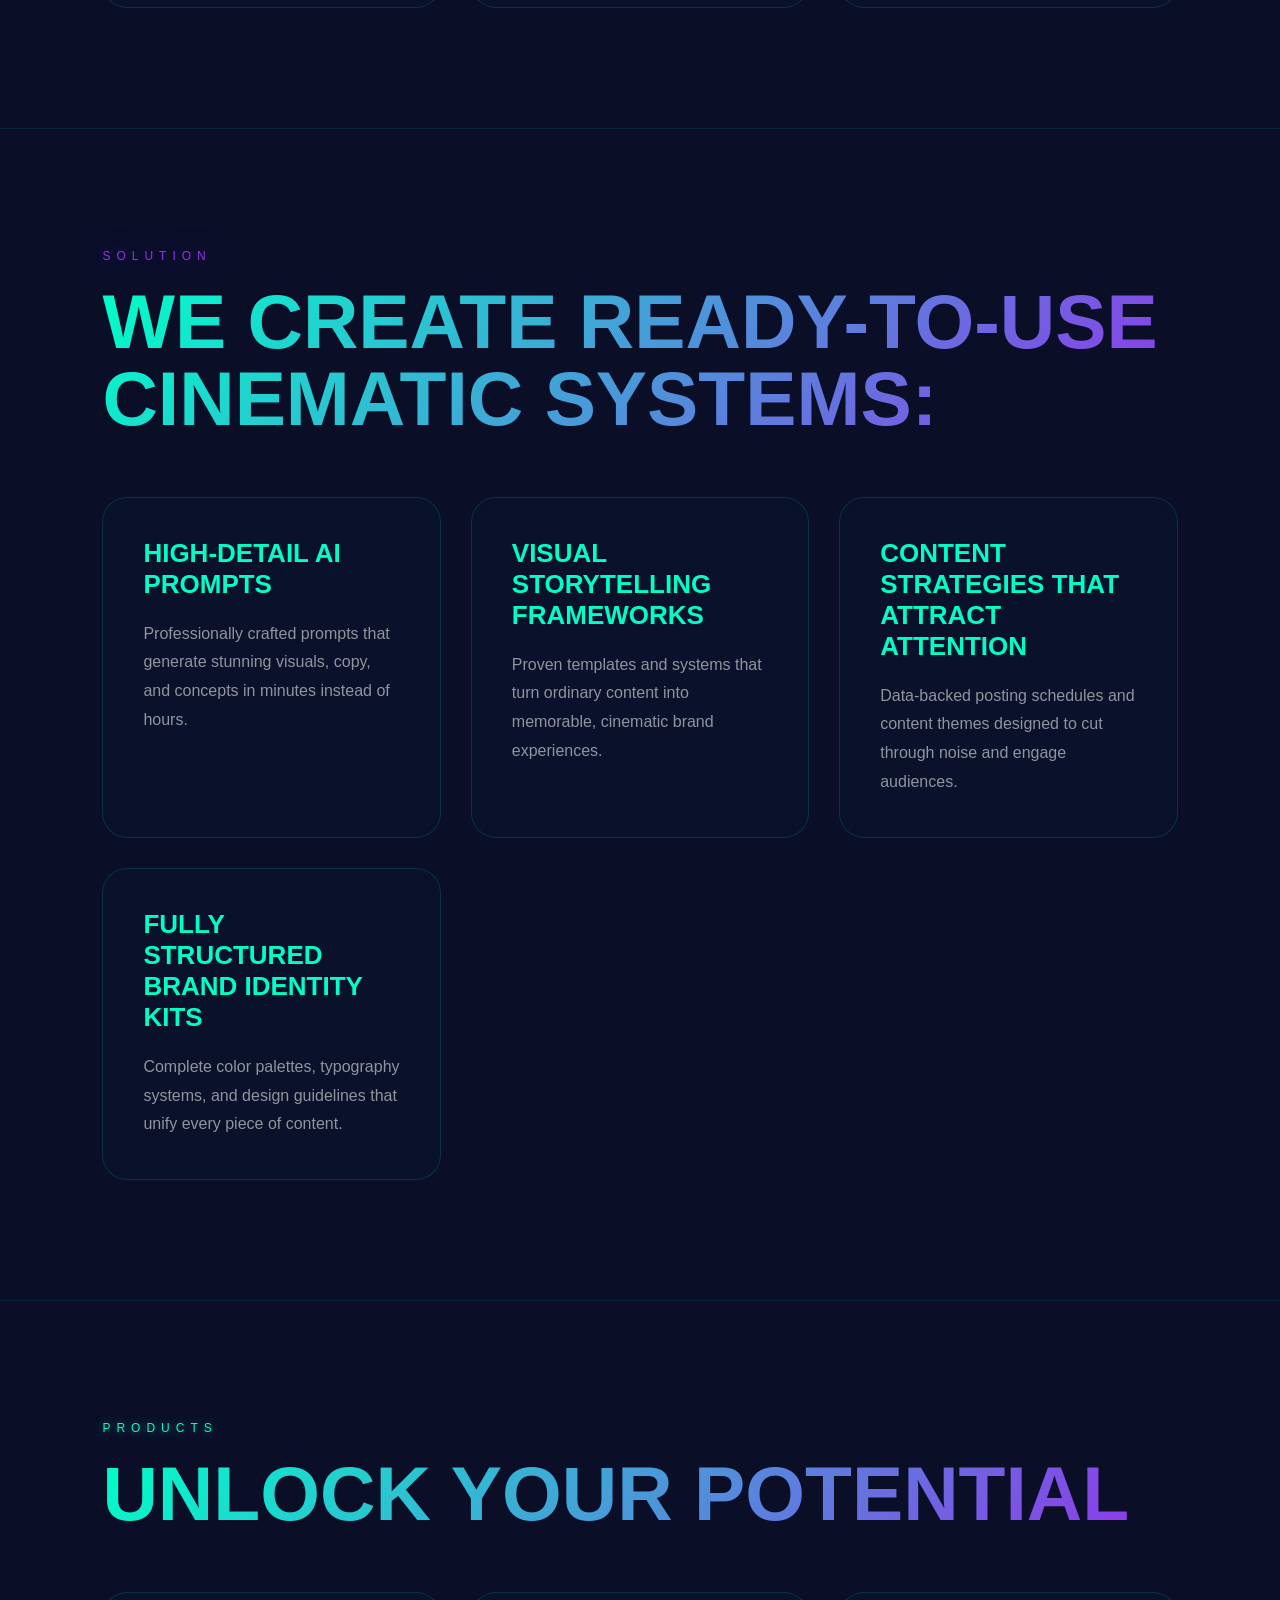
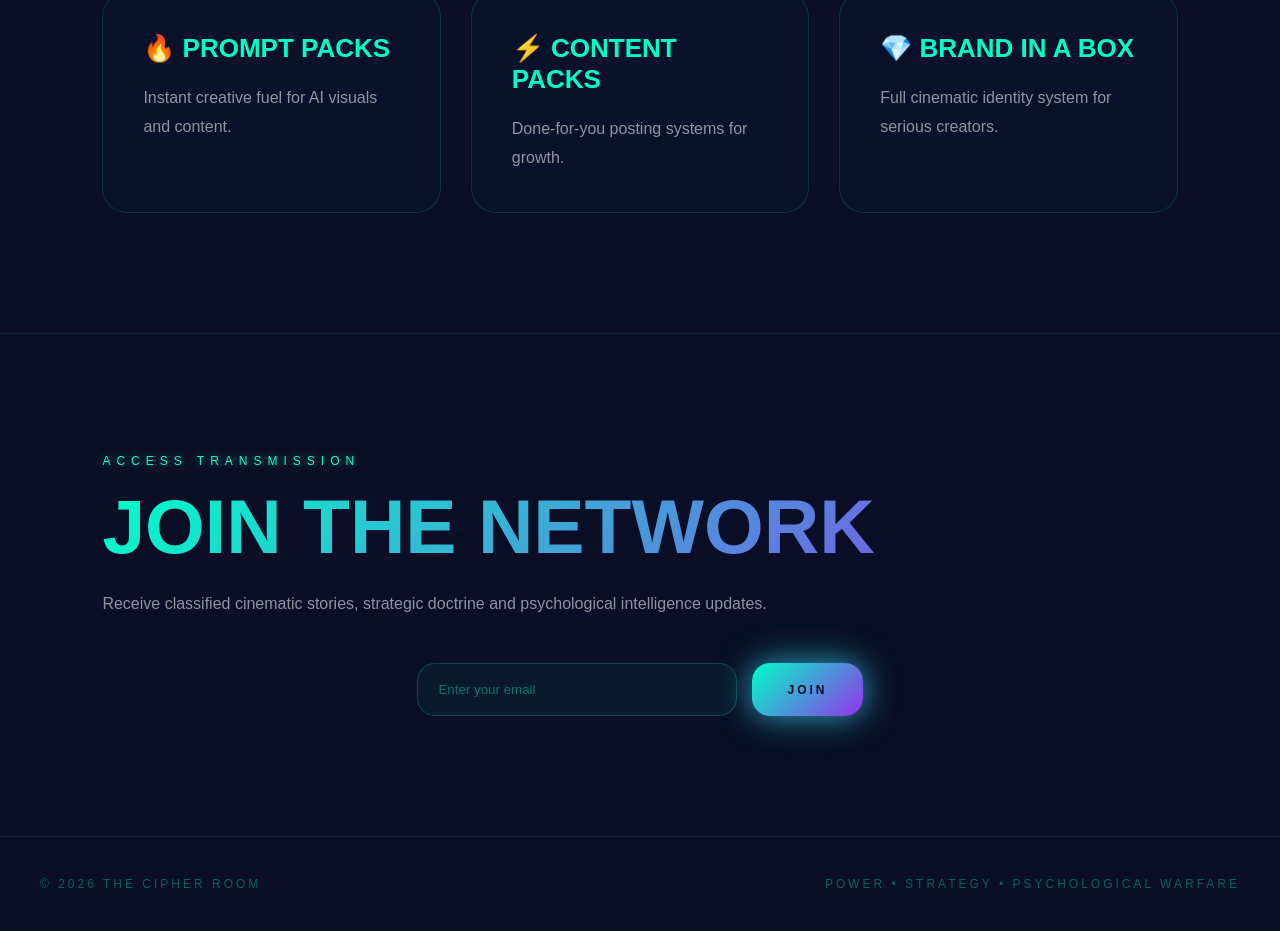
==== commit e1d59460: "Add SECTION 3: PRODUCTS with three product offerings" ====
--- a/index.html
+++ b/index.html
@@ -414,6 +414,39 @@
 
 <section class="section">
 
+<div class="section-title">PRODUCTS</div>
+
+<h2>Unlock Your Potential</h2>
+
+<div class="cards">
+
+<div class="card">
+<h3>🔥 Prompt Packs</h3>
+<p>
+Instant creative fuel for AI visuals and content.
+</p>
+</div>
+
+<div class="card">
+<h3>⚡ Content Packs</h3>
+<p>
+Done-for-you posting systems for growth.
+</p>
+</div>
+
+<div class="card">
+<h3>💎 Brand in a Box</h3>
+<p>
+Full cinematic identity system for serious creators.
+</p>
+</div>
+
+</div>
+
+</section>
+
+<section class="section">
+
 <div class="section-title">Access Transmission</div>
 
 <h2>Join The Network</h2>
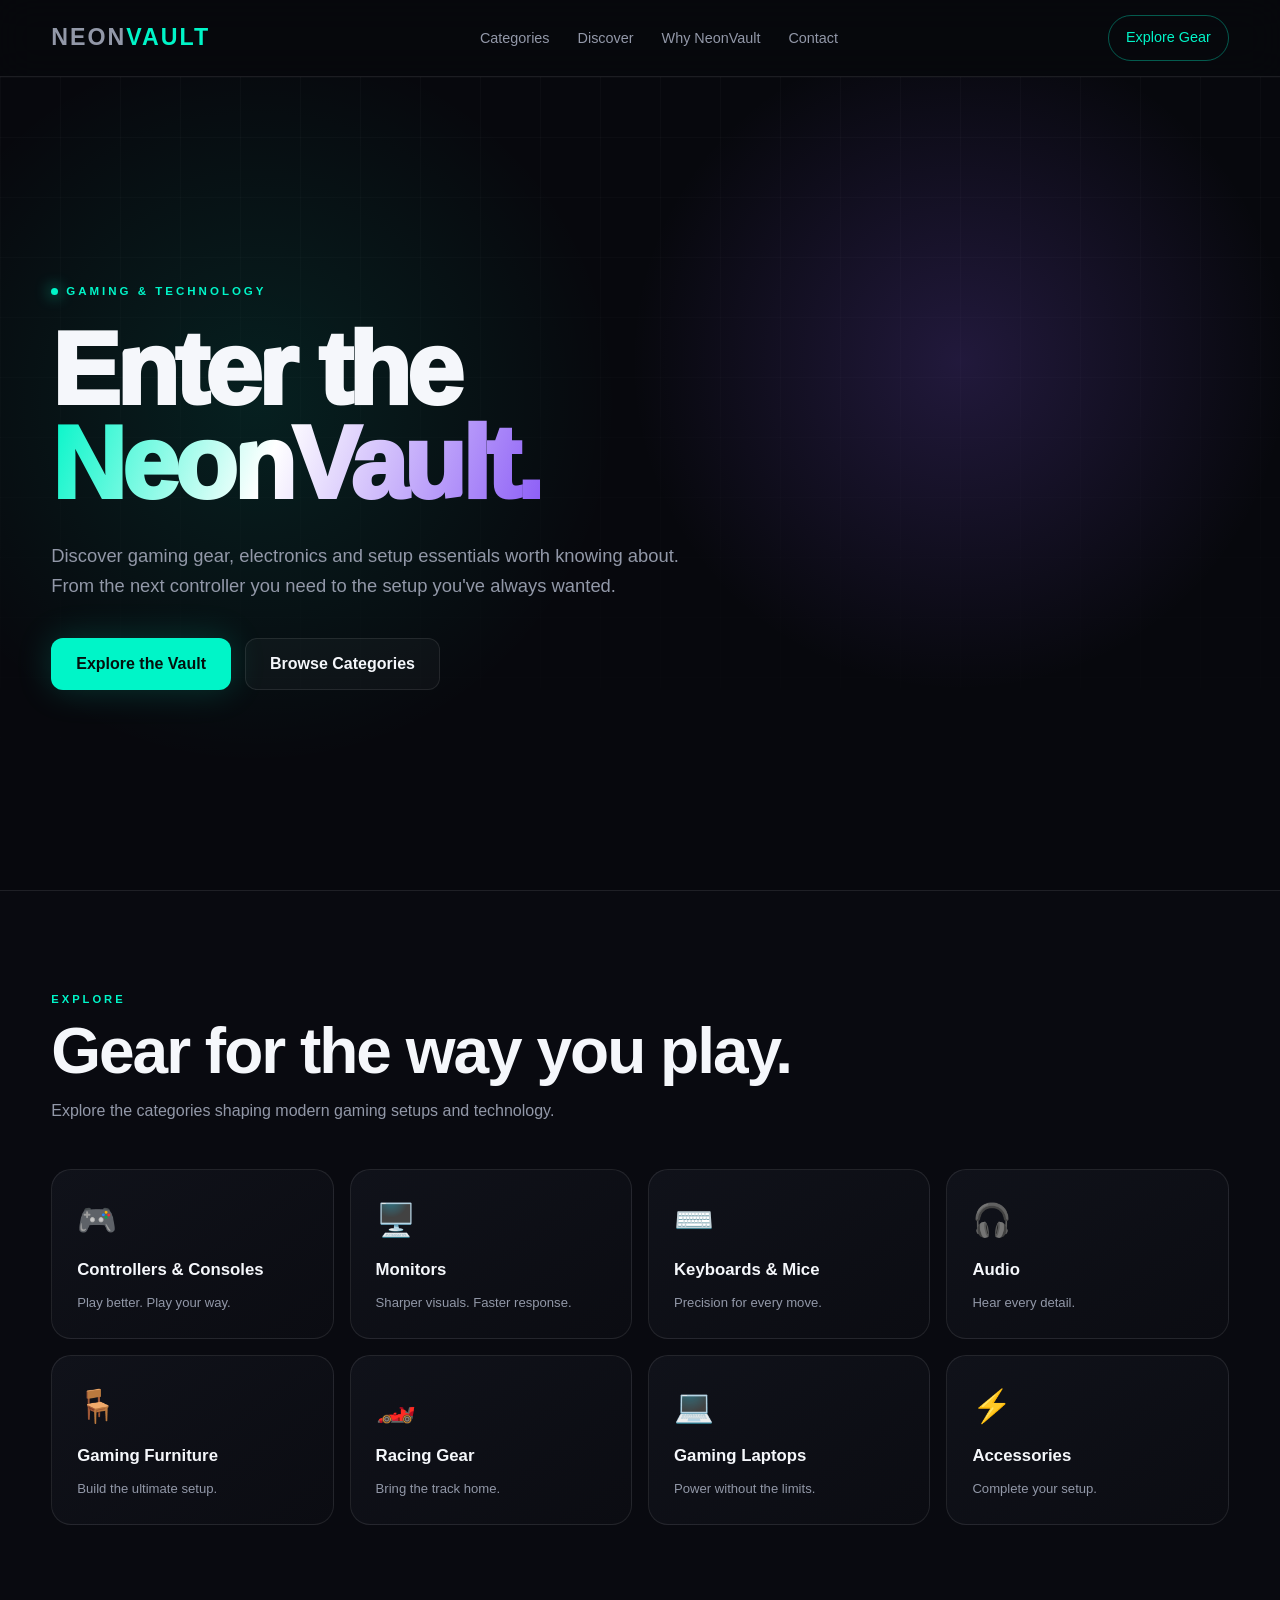
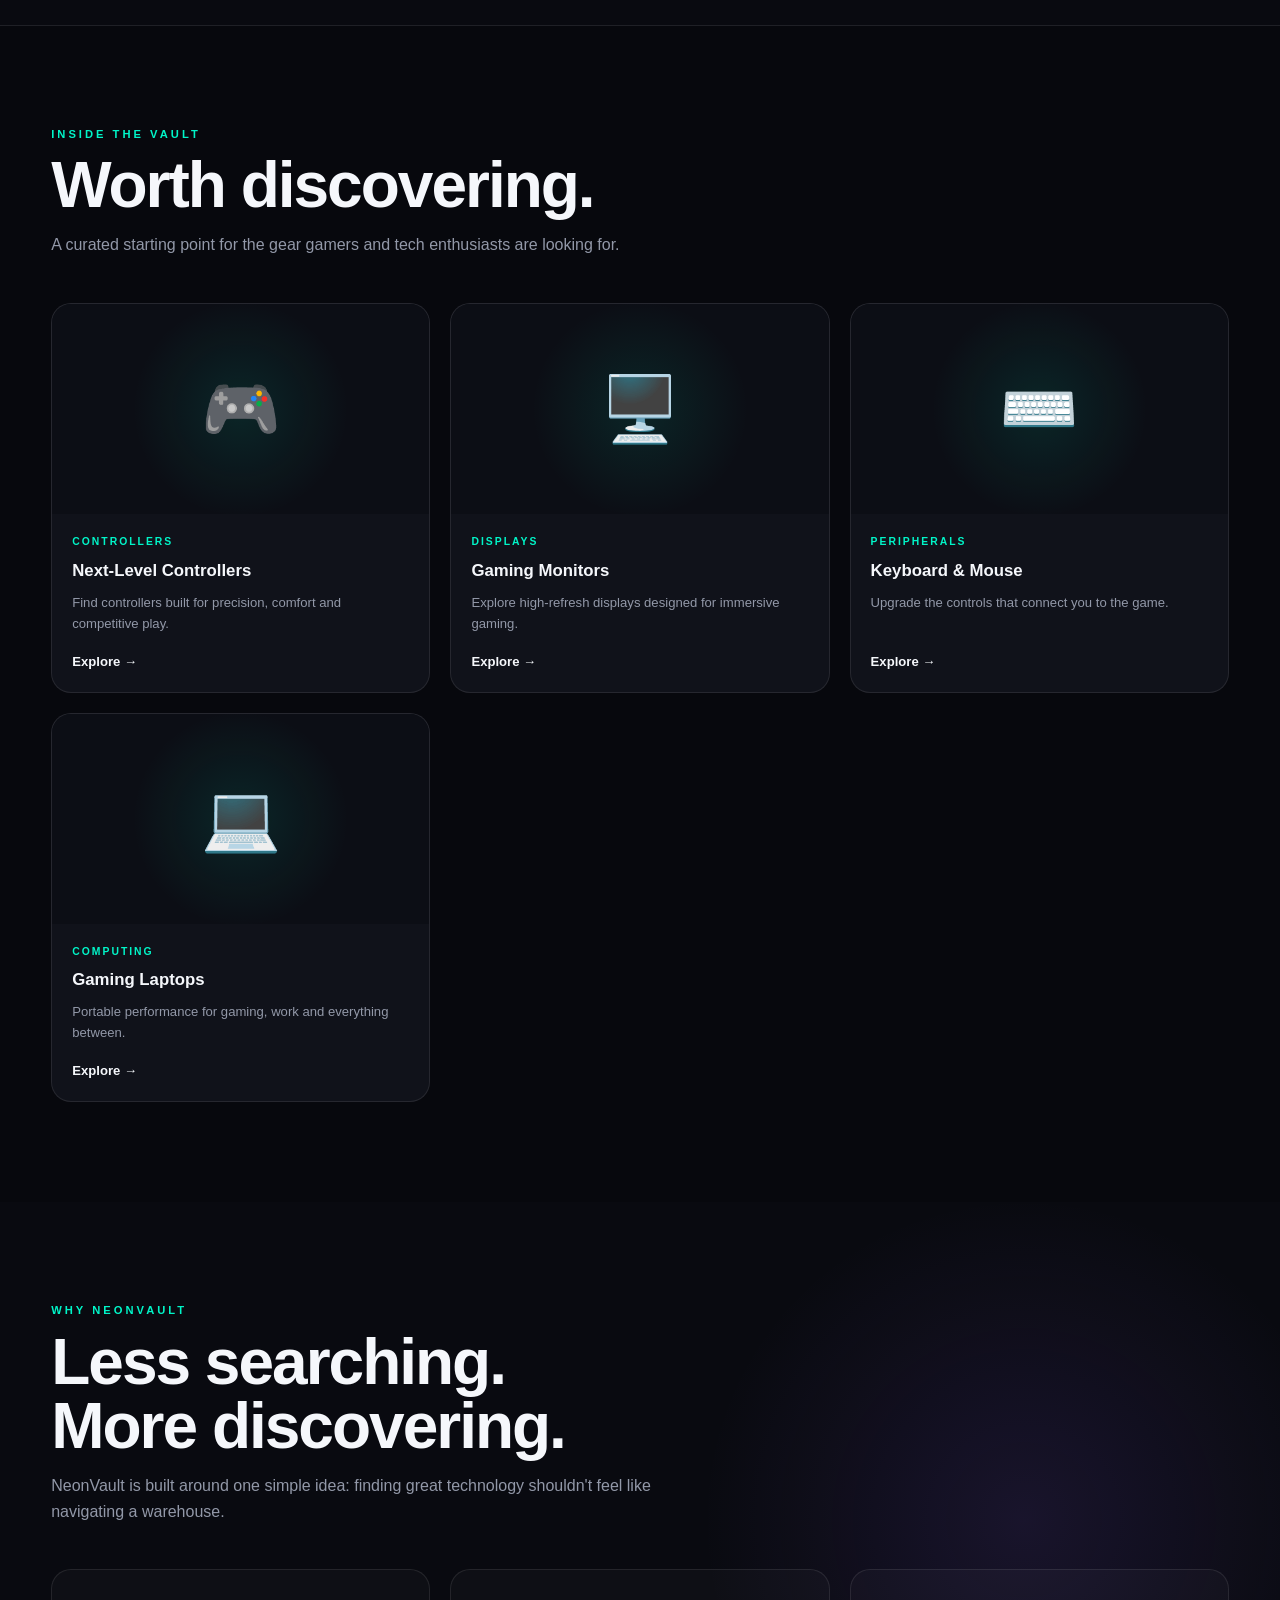
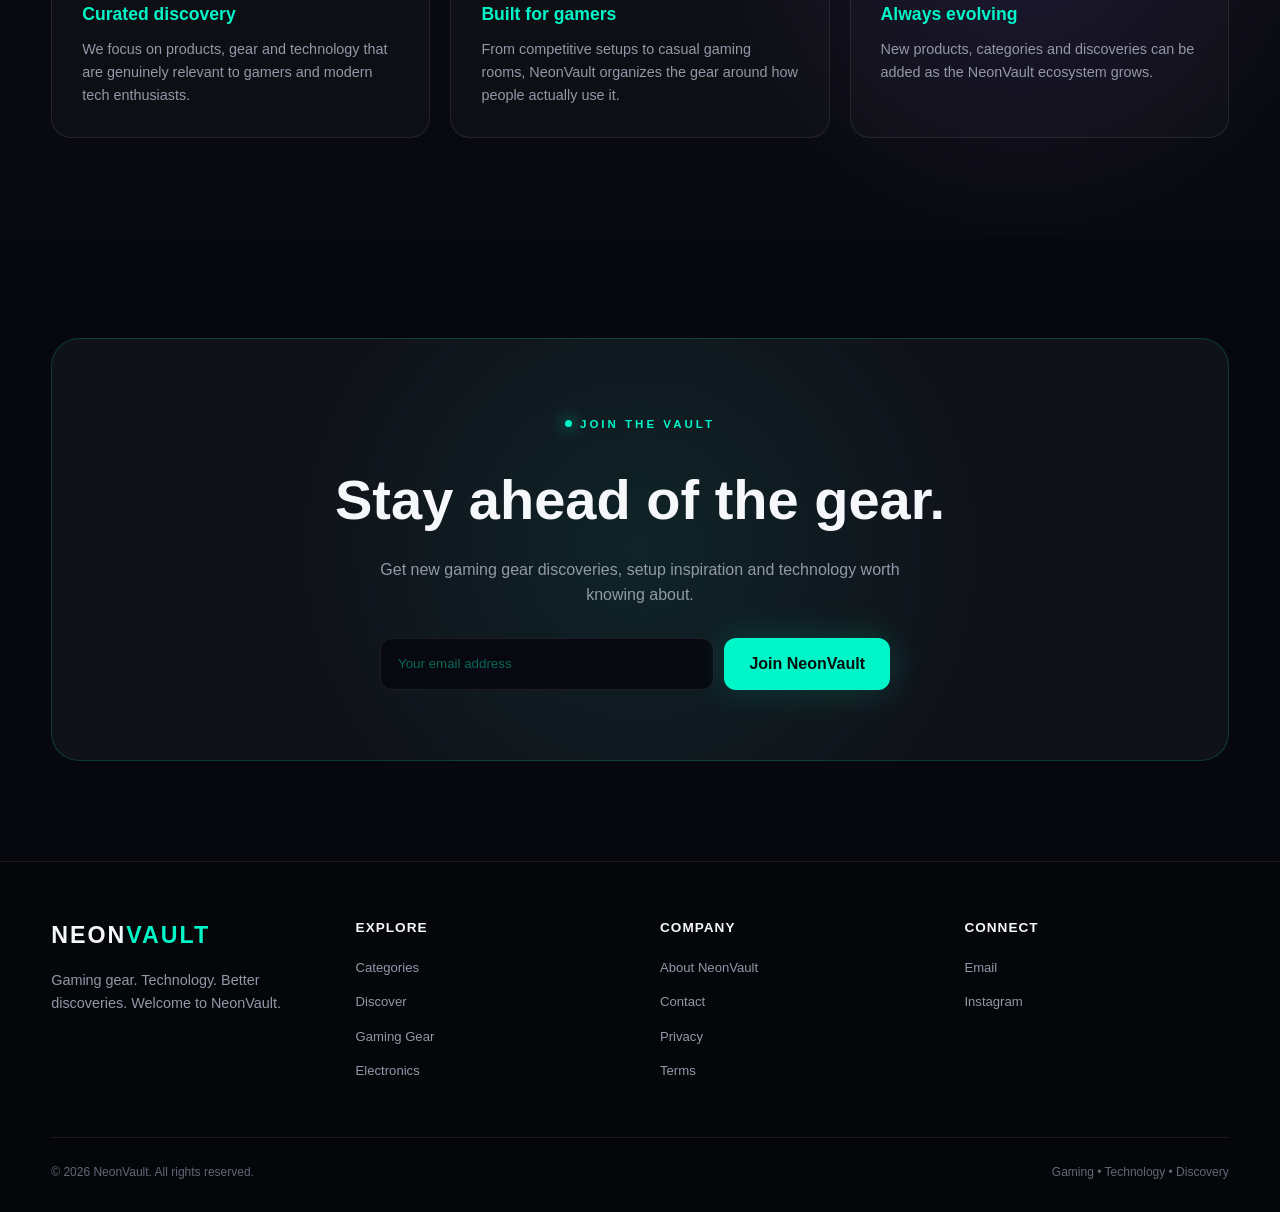
==== commit c348ae49: "Update to NeonVault branding and design" ====
--- a/index.html
+++ b/index.html
@@ -1,471 +1,360 @@
 <!DOCTYPE html>
 <html lang="en">
 <head>
-<meta charset="UTF-8">
-<meta name="viewport" content="width=device-width, initial-scale=1.0">
-<title>The Cipher Room</title>
-
-<style>
-*{
-margin:0;
-padding:0;
-box-sizing:border-box;
-}
-
-body{
-background:#0a0e27;
-color:white;
-font-family:Arial,sans-serif;
-overflow-x:hidden;
-}
-
-body::before{
-content:"";
-position:fixed;
-inset:0;
-background:
-radial-gradient(circle at top, rgba(0,255,200,0.1), transparent 40%),
-radial-gradient(circle at bottom right, rgba(147,51,234,0.08), transparent 35%);
-z-index:-2;
-}
-
-.grid{
-position:fixed;
-inset:0;
-background-image:
-linear-gradient(rgba(0,255,200,0.05) 1px, transparent 1px),
-linear-gradient(90deg, rgba(0,255,200,0.05) 1px, transparent 1px);
-background-size:60px 60px;
-z-index:-1;
-}
-
-nav{
-display:flex;
-justify-content:space-between;
-align-items:center;
-padding:25px 40px;
-border-bottom:1px solid rgba(0,255,200,0.15);
-backdrop-filter:blur(10px);
-position:sticky;
-top:0;
-background:rgba(10,14,39,0.7);
-}
-
-.logo{
-font-size:28px;
-font-weight:900;
-letter-spacing:8px;
-background:linear-gradient(135deg, #00ffc8 0%, #9333ea 100%);
--webkit-background-clip:text;
--webkit-text-fill-color:transparent;
-background-clip:text;
-}
-
-nav ul{
-display:flex;
-gap:30px;
-list-style:none;
-}
-
-nav a{
-text-decoration:none;
-color:rgba(0,255,200,0.5);
-font-size:13px;
-letter-spacing:3px;
-text-transform:uppercase;
-transition:0.3s;
-}
-
-nav a:hover{
-color:#00ffc8;
-text-shadow:0 0 15px rgba(0,255,200,0.8);
-}
-
-.hero{
-min-height:100vh;
-display:flex;
-flex-direction:column;
-justify-content:center;
-align-items:center;
-text-align:center;
-padding:40px 20px;
-}
-
-.domain{
-color:#00ffc8;
-letter-spacing:8px;
-font-size:12px;
-margin-bottom:20px;
-text-transform:uppercase;
-animation:pulse 2s infinite;
-text-shadow:0 0 10px rgba(0,255,200,0.6);
-}
-
-.hero h1{
-font-size:clamp(50px,10vw,140px);
-font-weight:900;
-line-height:0.9;
-text-transform:uppercase;
-}
-
-.fade{
-color:rgba(255,255,255,0.25);
-}
-
-.orange{
-color:#9333ea;
-text-shadow:0 0 25px rgba(147,51,234,0.8);
-}
-
-.hero p{
-max-width:850px;
-margin-top:40px;
-font-size:20px;
-line-height:1.8;
-color:rgba(255,255,255,0.6);
-}
-
-.buttons{
-display:flex;
-gap:20px;
-margin-top:50px;
-flex-wrap:wrap;
-justify-content:center;
-}
-
-.btn{
-padding:18px 35px;
-border-radius:18px;
-border:none;
-font-size:12px;
-font-weight:bold;
-letter-spacing:3px;
-text-transform:uppercase;
-cursor:pointer;
-transition:0.3s;
-}
-
-.primary{
-background:linear-gradient(135deg, #00ffc8 0%, #9333ea 100%);
-color:#0a0e27;
-box-shadow:0 0 35px rgba(0,255,200,0.6), 0 0 25px rgba(147,51,234,0.4);
-}
-
-.primary:hover{
-transform:translateY(-3px);
-box-shadow:0 0 50px rgba(0,255,200,0.8), 0 0 35px rgba(147,51,234,0.6);
-}
-
-.secondary{
-background:rgba(0,255,200,0.05);
-border:2px solid rgba(0,255,200,0.3);
-color:#00ffc8;
-}
-
-.secondary:hover{
-border-color:#9333ea;
-color:#9333ea;
-box-shadow:0 0 20px rgba(147,51,234,0.5);
-}
-
-.section{
-padding:120px 8%;
-border-top:1px solid rgba(0,255,200,0.1);
-}
-
-.section-title{
-color:#00ffc8;
-letter-spacing:6px;
-font-size:12px;
-text-transform:uppercase;
-margin-bottom:20px;
-text-shadow:0 0 8px rgba(0,255,200,0.5);
-}
-
-.section h2{
-font-size:clamp(40px,6vw,80px);
-font-weight:900;
-text-transform:uppercase;
-line-height:1;
-background:linear-gradient(135deg, #00ffc8 0%, #9333ea 100%);
--webkit-background-clip:text;
--webkit-text-fill-color:transparent;
-background-clip:text;
-}
-
-.cards{
-display:grid;
-grid-template-columns:repeat(auto-fit,minmax(260px,1fr));
-gap:30px;
-margin-top:60px;
-}
-
-.card{
-background:rgba(0,255,200,0.02);
-border:1px solid rgba(0,255,200,0.15);
-padding:40px;
-border-radius:25px;
-transition:0.3s;
-backdrop-filter:blur(10px);
-position:relative;
-overflow:hidden;
-}
-
-.card::before{
-content:"";
-position:absolute;
-inset:0;
-background:linear-gradient(135deg, rgba(0,255,200,0.1) 0%, rgba(147,51,234,0.05) 100%);
-opacity:0;
-transition:0.3s;
-z-index:-1;
-}
-
-.card:hover{
-border-color:rgba(0,255,200,0.4);
-transform:translateY(-5px);
-box-shadow:0 0 30px rgba(0,255,200,0.3), 0 0 15px rgba(147,51,234,0.2);
-}
-
-.card:hover::before{
-opacity:1;
-}
-
-.card h3{
-font-size:26px;
-margin-bottom:20px;
-text-transform:uppercase;
-color:#00ffc8;
-}
-
-.card p{
-color:rgba(255,255,255,0.55);
-line-height:1.8;
-}
-
-.email-box{
-margin-top:50px;
-display:flex;
-justify-content:center;
-gap:15px;
-flex-wrap:wrap;
-}
-
-.email-box input{
-padding:18px 20px;
-width:320px;
-border-radius:18px;
-background:rgba(0,255,200,0.05);
-border:1px solid rgba(0,255,200,0.2);
-color:white;
-transition:0.3s;
-}
-
-.email-box input:focus{
-outline:none;
-border-color:#00ffc8;
-box-shadow:0 0 15px rgba(0,255,200,0.4);
-background:rgba(0,255,200,0.08);
-}
-
-.email-box input::placeholder{
-color:rgba(0,255,200,0.4);
-}
-
-footer{
-padding:40px;
-border-top:1px solid rgba(0,255,200,0.1);
-display:flex;
-justify-content:space-between;
-flex-wrap:wrap;
-gap:20px;
-color:rgba(0,255,200,0.35);
-font-size:12px;
-letter-spacing:3px;
-text-transform:uppercase;
-}
-
-@keyframes pulse{
-0%{opacity:0.6;}
-50%{opacity:1;}
-100%{opacity:0.6;}
-}
-</style>
+  <meta charset="UTF-8" />
+  <meta name="viewport" content="width=device-width, initial-scale=1.0" />
+  <meta name="description" content="Discover gaming gear, electronics, setups and technology worth knowing about. Welcome to NeonVault." />
+  <meta name="theme-color" content="#07080d" />
+  
+  <!-- Open Graph / Social Media -->
+  <meta property="og:type" content="website" />
+  <meta property="og:title" content="NeonVault — Gaming & Tech, Discovered Better" />
+  <meta property="og:description" content="Discover gaming gear, electronics, setups and technology worth knowing about." />
+  <meta property="og:url" content="https://neonvault.com" />
+  
+  <!-- Twitter -->
+  <meta name="twitter:card" content="summary_large_image" />
+  <meta name="twitter:title" content="NeonVault — Gaming & Tech, Discovered Better" />
+  <meta name="twitter:description" content="Discover gaming gear, electronics, setups and technology worth knowing about." />
+  
+  <title>NeonVault — Gaming & Tech, Discovered Better</title>
+  <link rel="stylesheet" href="styles.css" />
+  <link rel="preconnect" href="https://fonts.googleapis.com" />
 </head>
 
 <body>
 
-<div class="grid"></div>
-
-<nav>
-<div class="logo">THE CIPHER ROOM</div>
-
-<ul>
-<li><a href="#">Archives</a></li>
-<li><a href="#">Doctrine</a></li>
-<li><a href="#">Strategy</a></li>
-<li><a href="#">Contact</a></li>
-</ul>
-</nav>
-
-<section class="hero">
-
-<div class="domain">thecipherroom.com</div>
-
-<h1>
-Build Cinematic
-<br>
-<span class="fade">Brands That</span>
-<br>
-<span class="orange">Look Like They Belong In The Future</span>
-</h1>
-
-<p>
-High-impact storytelling systems, AI prompts, and visual branding kits designed for creators, entrepreneurs, and digital brands.
-</p>
-
-<div class="buttons">
-<button class="btn primary">Get Your Digital Kit</button>
-<button class="btn secondary">Watch Series</button>
-</div>
-
-</section>
-
-<section class="section">
-
-<div class="section-title">THE PROBLEM</div>
-
-<h2>
-Most creators
-<br>
-<span class="fade">struggle because:</span>
-</h2>
-
-<div class="cards">
-
-<div class="card">
-<h3>Their content looks basic</h3>
-<p>
-Without professional design systems, every post feels amateur and forgettable.
-</p>
-</div>
-
-<div class="card">
-<h3>Their brand has no identity</h3>
-<p>
-No consistent visual language means audiences can't recognize or remember them.
-</p>
-</div>
-
-<div class="card">
-<h3>They don't know what to post</h3>
-<p>
-Without a content strategy, creators waste time guessing what resonates with their audience.
-</p>
-</div>
-
-</div>
-
-</section>
-
-<section class="section">
-
-<div class="section-title"><span class="orange">SOLUTION</span></div>
-
-<h2>
-We create ready-to-use
-<br>
-<span class="fade">cinematic systems:</span>
-</h2>
-
-<div class="cards">
-
-<div class="card">
-<h3>High-detail AI prompts</h3>
-<p>
-Professionally crafted prompts that generate stunning visuals, copy, and concepts in minutes instead of hours.
-</p>
-</div>
-
-<div class="card">
-<h3>Visual storytelling frameworks</h3>
-<p>
-Proven templates and systems that turn ordinary content into memorable, cinematic brand experiences.
-</p>
-</div>
-
-<div class="card">
-<h3>Content strategies that attract attention</h3>
-<p>
-Data-backed posting schedules and content themes designed to cut through noise and engage audiences.
-</p>
-</div>
-
-<div class="card">
-<h3>Fully structured brand identity kits</h3>
-<p>
-Complete color palettes, typography systems, and design guidelines that unify every piece of content.
-</p>
-</div>
-
-</div>
-
-</section>
-
-<section class="section">
-
-<div class="section-title">PRODUCTS</div>
-
-<h2>Unlock Your Potential</h2>
-
-<div class="cards">
-
-<div class="card">
-<h3>🔥 Prompt Packs</h3>
-<p>
-Instant creative fuel for AI visuals and content.
-</p>
-</div>
-
-<div class="card">
-<h3>⚡ Content Packs</h3>
-<p>
-Done-for-you posting systems for growth.
-</p>
-</div>
-
-<div class="card">
-<h3>💎 Brand in a Box</h3>
-<p>
-Full cinematic identity system for serious creators.
-</p>
-</div>
-
-</div>
-
-</section>
-
-<section class="section">
-
-<div class="section-title">Access Transmission</div>
-
-<h2>Join The Network</h2>
-
-<p style="margin-top:30px;color:rgba(255,255,255,0.55);max-width:700px;">
-Receive classified cinematic stories, strategic doctrine and psychological intelligence updates.
-</p>
-
-<div class="email-box">
-<input type="email" placeholder="Enter your email">
-<button class="btn primary">Join</button>
-</div>
-
-</section>
-
-<footer>
-<div>© 2026 The Cipher Room</div>
-<div>Power • Strategy • Psychological Warfare</div>
+<header>
+  <div class="container">
+    <nav>
+      <a href="#" class="logo">NEON<span>VAULT</span></a>
+
+      <ul>
+        <li><a href="#categories">Categories</a></li>
+        <li><a href="#discover">Discover</a></li>
+        <li><a href="#why">Why NeonVault</a></li>
+        <li><a href="#contact">Contact</a></li>
+      </ul>
+
+      <a href="#discover" class="nav-cta">Explore Gear</a>
+    </nav>
+  </div>
+</header>
+
+<main>
+
+  <!-- HERO -->
+  <section class="hero">
+    <div class="container">
+      <div class="hero-content">
+
+        <div class="eyebrow">Gaming & Technology</div>
+
+        <h1>
+          Enter the<br />
+          <span>NeonVault.</span>
+        </h1>
+
+        <p>
+          Discover gaming gear, electronics and setup essentials worth
+          knowing about. From the next controller you need to the setup
+          you've always wanted.
+        </p>
+
+        <div class="actions">
+          <a href="#discover" class="btn btn-primary">
+            Explore the Vault
+          </a>
+
+          <a href="#categories" class="btn btn-secondary">
+            Browse Categories
+          </a>
+        </div>
+
+      </div>
+    </div>
+  </section>
+
+  <!-- CATEGORIES -->
+  <section class="categories" id="categories">
+    <div class="container">
+
+      <div class="section-heading">
+        <small>Explore</small>
+        <h2>Gear for the way you play.</h2>
+        <p>
+          Explore the categories shaping modern gaming setups and
+          technology.
+        </p>
+      </div>
+
+      <div class="category-grid">
+
+        <a href="#" class="category" tabindex="0">
+          <div class="category-icon">🎮</div>
+          <div>
+            <h3>Controllers & Consoles</h3>
+            <p>Play better. Play your way.</p>
+          </div>
+        </a>
+
+        <a href="#" class="category" tabindex="0">
+          <div class="category-icon">🖥️</div>
+          <div>
+            <h3>Monitors</h3>
+            <p>Sharper visuals. Faster response.</p>
+          </div>
+        </a>
+
+        <a href="#" class="category" tabindex="0">
+          <div class="category-icon">⌨️</div>
+          <div>
+            <h3>Keyboards & Mice</h3>
+            <p>Precision for every move.</p>
+          </div>
+        </a>
+
+        <a href="#" class="category" tabindex="0">
+          <div class="category-icon">🎧</div>
+          <div>
+            <h3>Audio</h3>
+            <p>Hear every detail.</p>
+          </div>
+        </a>
+
+        <a href="#" class="category" tabindex="0">
+          <div class="category-icon">🪑</div>
+          <div>
+            <h3>Gaming Furniture</h3>
+            <p>Build the ultimate setup.</p>
+          </div>
+        </a>
+
+        <a href="#" class="category" tabindex="0">
+          <div class="category-icon">🏎️</div>
+          <div>
+            <h3>Racing Gear</h3>
+            <p>Bring the track home.</p>
+          </div>
+        </a>
+
+        <a href="#" class="category" tabindex="0">
+          <div class="category-icon">💻</div>
+          <div>
+            <h3>Gaming Laptops</h3>
+            <p>Power without the limits.</p>
+          </div>
+        </a>
+
+        <a href="#" class="category" tabindex="0">
+          <div class="category-icon">⚡</div>
+          <div>
+            <h3>Accessories</h3>
+            <p>Complete your setup.</p>
+          </div>
+        </a>
+
+      </div>
+    </div>
+  </section>
+
+  <!-- DISCOVER -->
+  <section id="discover">
+    <div class="container">
+
+      <div class="section-heading">
+        <small>Inside the Vault</small>
+        <h2>Worth discovering.</h2>
+        <p>
+          A curated starting point for the gear gamers and tech enthusiasts
+          are looking for.
+        </p>
+      </div>
+
+      <div class="product-grid">
+
+        <article class="product">
+          <div class="product-image" role="img" aria-label="Controllers">🎮</div>
+          <div class="product-body">
+            <div class="product-label">Controllers</div>
+            <h3>Next-Level Controllers</h3>
+            <p>Find controllers built for precision, comfort and competitive play.</p>
+            <a href="#" class="product-link">Explore →</a>
+          </div>
+        </article>
+
+        <article class="product">
+          <div class="product-image" role="img" aria-label="Displays">🖥️</div>
+          <div class="product-body">
+            <div class="product-label">Displays</div>
+            <h3>Gaming Monitors</h3>
+            <p>Explore high-refresh displays designed for immersive gaming.</p>
+            <a href="#" class="product-link">Explore →</a>
+          </div>
+        </article>
+
+        <article class="product">
+          <div class="product-image" role="img" aria-label="Peripherals">⌨️</div>
+          <div class="product-body">
+            <div class="product-label">Peripherals</div>
+            <h3>Keyboard & Mouse</h3>
+            <p>Upgrade the controls that connect you to the game.</p>
+            <a href="#" class="product-link">Explore →</a>
+          </div>
+        </article>
+
+        <article class="product">
+          <div class="product-image" role="img" aria-label="Gaming Laptops">💻</div>
+          <div class="product-body">
+            <div class="product-label">Computing</div>
+            <h3>Gaming Laptops</h3>
+            <p>Portable performance for gaming, work and everything between.</p>
+            <a href="#" class="product-link">Explore →</a>
+          </div>
+        </article>
+
+      </div>
+    </div>
+  </section>
+
+  <!-- WHY NEONVAULT -->
+  <section class="why" id="why">
+    <div class="container">
+
+      <div class="section-heading">
+        <small>Why NeonVault</small>
+        <h2>Less searching.<br />More discovering.</h2>
+        <p>
+          NeonVault is built around one simple idea: finding great technology
+          shouldn't feel like navigating a warehouse.
+        </p>
+      </div>
+
+      <div class="why-grid">
+
+        <div class="why-card">
+          <strong>Curated discovery</strong>
+          <p>
+            We focus on products, gear and technology that are genuinely
+            relevant to gamers and modern tech enthusiasts.
+          </p>
+        </div>
+
+        <div class="why-card">
+          <strong>Built for gamers</strong>
+          <p>
+            From competitive setups to casual gaming rooms, NeonVault
+            organizes the gear around how people actually use it.
+          </p>
+        </div>
+
+        <div class="why-card">
+          <strong>Always evolving</strong>
+          <p>
+            New products, categories and discoveries can be added as the
+            NeonVault ecosystem grows.
+          </p>
+        </div>
+
+      </div>
+    </div>
+  </section>
+
+  <!-- NEWSLETTER -->
+  <section class="newsletter">
+    <div class="container">
+
+      <div class="newsletter-box">
+        <div class="eyebrow">Join the Vault</div>
+
+        <h2>Stay ahead of the gear.</h2>
+
+        <p>
+          Get new gaming gear discoveries, setup inspiration and technology
+          worth knowing about.
+        </p>
+
+        <form class="newsletter-form" id="newsletter-form">
+          <input
+            type="email"
+            placeholder="Your email address"
+            aria-label="Email address"
+            required
+          />
+          <button class="btn btn-primary" type="submit">
+            Join NeonVault
+          </button>
+          <div class="newsletter-status" id="newsletter-status"></div>
+        </form>
+      </div>
+
+    </div>
+  </section>
+
+</main>
+
+<!-- FOOTER -->
+<footer id="contact">
+  <div class="container">
+
+    <div class="footer-grid">
+
+      <div class="footer-brand">
+        <a href="#" class="logo">NEON<span>VAULT</span></a>
+
+        <p>
+          Gaming gear. Technology. Better discoveries.
+          Welcome to NeonVault.
+        </p>
+      </div>
+
+      <div>
+        <h4>Explore</h4>
+        <ul>
+          <li><a href="#categories">Categories</a></li>
+          <li><a href="#discover">Discover</a></li>
+          <li><a href="#">Gaming Gear</a></li>
+          <li><a href="#">Electronics</a></li>
+        </ul>
+      </div>
+
+      <div>
+        <h4>Company</h4>
+        <ul>
+          <li><a href="#">About NeonVault</a></li>
+          <li><a href="#">Contact</a></li>
+          <li><a href="#">Privacy</a></li>
+          <li><a href="#">Terms</a></li>
+        </ul>
+      </div>
+
+      <div>
+        <h4>Connect</h4>
+        <ul>
+          <li>
+            <a href="mailto:neonvault20@gmail.com">
+              Email
+            </a>
+          </li>
+          <li>
+            <a href="#" aria-label="Instagram">
+              Instagram
+            </a>
+          </li>
+        </ul>
+      </div>
+
+    </div>
+
+    <div class="copyright">
+      <span>© 2026 NeonVault. All rights reserved.</span>
+      <span>Gaming • Technology • Discovery</span>
+    </div>
+
+  </div>
 </footer>
+
+<script src="script.js" defer></script>
 
 </body>
 </html>
--- a/styles.css
+++ b/styles.css
@@ -0,0 +1,652 @@
+:root {
+  --bg: #07080d;
+  --surface: #10121a;
+  --surface-2: #151823;
+  --text: #f5f7fb;
+  --muted: #9298a8;
+  --neon: #00f5c8;
+  --purple: #8b5cf6;
+  --border: rgba(255,255,255,.09);
+  --max: 1200px;
+  --radius: 20px;
+  --transition: .25s ease;
+}
+
+* {
+  margin: 0;
+  padding: 0;
+  box-sizing: border-box;
+}
+
+html {
+  scroll-behavior: smooth;
+}
+
+body {
+  background: var(--bg);
+  color: var(--text);
+  font-family: -apple-system, BlinkMacSystemFont, 'Segoe UI', Inter, Arial, sans-serif;
+  line-height: 1.6;
+  overflow-x: hidden;
+}
+
+a {
+  color: inherit;
+  text-decoration: none;
+}
+
+button {
+  font: inherit;
+}
+
+.container {
+  width: min(92%, var(--max));
+  margin: auto;
+}
+
+/* NAVIGATION */
+
+header {
+  position: sticky;
+  top: 0;
+  z-index: 100;
+  background: rgba(7, 8, 13, .88);
+  backdrop-filter: blur(18px);
+  border-bottom: 1px solid var(--border);
+}
+
+nav {
+  min-height: 76px;
+  display: flex;
+  align-items: center;
+  justify-content: space-between;
+  gap: 30px;
+}
+
+.logo {
+  font-size: 1.45rem;
+  font-weight: 900;
+  letter-spacing: 2px;
+  flex-shrink: 0;
+}
+
+.logo span {
+  color: var(--neon);
+}
+
+nav ul {
+  list-style: none;
+  display: flex;
+  align-items: center;
+  gap: 28px;
+  flex: 1;
+  justify-content: center;
+}
+
+nav a {
+  color: var(--muted);
+  font-size: .9rem;
+  transition: color var(--transition);
+}
+
+nav a:hover,
+nav a:focus {
+  color: var(--neon);
+  outline: none;
+}
+
+.nav-cta {
+  padding: 10px 17px;
+  border: 1px solid rgba(0,245,200,.35);
+  border-radius: 999px;
+  color: var(--neon);
+  transition: all var(--transition);
+  flex-shrink: 0;
+}
+
+.nav-cta:hover,
+.nav-cta:focus {
+  background: rgba(0,245,200,.1);
+  box-shadow: 0 0 15px rgba(0,245,200,.4);
+  outline: none;
+}
+
+/* HERO */
+
+.hero {
+  min-height: 720px;
+  display: flex;
+  align-items: center;
+  position: relative;
+  overflow: hidden;
+  background:
+    radial-gradient(circle at 75% 35%, rgba(139,92,246,.20), transparent 30%),
+    radial-gradient(circle at 20% 40%, rgba(0,245,200,.10), transparent 32%);
+}
+
+.hero::before {
+  content: "";
+  position: absolute;
+  inset: 0;
+  background-image:
+    linear-gradient(rgba(255,255,255,.025) 1px, transparent 1px),
+    linear-gradient(90deg, rgba(255,255,255,.025) 1px, transparent 1px);
+  background-size: 60px 60px;
+  mask-image: linear-gradient(to bottom, black, transparent);
+  pointer-events: none;
+}
+
+.hero-content {
+  position: relative;
+  max-width: 820px;
+  padding: 100px 0;
+}
+
+.eyebrow {
+  display: inline-flex;
+  align-items: center;
+  gap: 8px;
+  color: var(--neon);
+  text-transform: uppercase;
+  letter-spacing: 3px;
+  font-size: .72rem;
+  font-weight: 800;
+  margin-bottom: 22px;
+}
+
+.eyebrow::before {
+  content: "";
+  width: 7px;
+  height: 7px;
+  border-radius: 50%;
+  background: var(--neon);
+  box-shadow: 0 0 15px var(--neon);
+  flex-shrink: 0;
+}
+
+h1 {
+  font-size: clamp(3.4rem, 8vw, 7rem);
+  line-height: .92;
+  letter-spacing: -4px;
+  font-weight: 950;
+  margin-bottom: 30px;
+}
+
+h1 span {
+  background: linear-gradient(110deg, var(--neon), #fff 45%, var(--purple));
+  -webkit-background-clip: text;
+  color: transparent;
+  background-clip: text;
+}
+
+.hero p {
+  max-width: 650px;
+  color: var(--muted);
+  font-size: 1.15rem;
+  margin-bottom: 38px;
+}
+
+.actions {
+  display: flex;
+  gap: 14px;
+  flex-wrap: wrap;
+}
+
+.btn {
+  display: inline-flex;
+  align-items: center;
+  justify-content: center;
+  min-height: 52px;
+  padding: 0 24px;
+  border-radius: 12px;
+  font-weight: 800;
+  border: 1px solid transparent;
+  cursor: pointer;
+  transition: all var(--transition);
+}
+
+.btn:focus {
+  outline: 2px solid var(--neon);
+  outline-offset: 2px;
+}
+
+.btn-primary {
+  background: var(--neon);
+  color: #04100d;
+  box-shadow: 0 0 35px rgba(0,245,200,.18);
+}
+
+.btn-primary:hover {
+  transform: translateY(-2px);
+  box-shadow: 0 0 45px rgba(0,245,200,.3);
+}
+
+.btn-primary:active {
+  transform: translateY(0);
+}
+
+.btn-secondary {
+  border-color: var(--border);
+  background: rgba(255,255,255,.03);
+  color: var(--text);
+  transition: all var(--transition);
+}
+
+.btn-secondary:hover,
+.btn-secondary:focus {
+  border-color: rgba(0,245,200,.4);
+  color: var(--neon);
+  box-shadow: 0 0 15px rgba(0,245,200,.2);
+}
+
+/* SECTION */
+
+section {
+  padding: 100px 0;
+}
+
+.section-heading {
+  margin-bottom: 45px;
+}
+
+.section-heading small {
+  color: var(--neon);
+  text-transform: uppercase;
+  letter-spacing: 3px;
+  font-size: .7rem;
+  font-weight: 800;
+  display: block;
+}
+
+.section-heading h2 {
+  font-size: clamp(2.2rem, 5vw, 4rem);
+  line-height: 1;
+  margin-top: 10px;
+  letter-spacing: -2px;
+}
+
+.section-heading p {
+  max-width: 620px;
+  color: var(--muted);
+  margin-top: 15px;
+}
+
+/* CATEGORIES */
+
+.categories {
+  background: #090a10;
+  border-top: 1px solid var(--border);
+  border-bottom: 1px solid var(--border);
+}
+
+.category-grid {
+  display: grid;
+  grid-template-columns: repeat(auto-fit, minmax(250px, 1fr));
+  gap: 16px;
+}
+
+.category {
+  min-height: 170px;
+  padding: 25px;
+  border: 1px solid var(--border);
+  background: linear-gradient(145deg, var(--surface), #0b0c12);
+  border-radius: var(--radius);
+  display: flex;
+  flex-direction: column;
+  justify-content: space-between;
+  transition: all var(--transition);
+  cursor: pointer;
+}
+
+.category:hover {
+  transform: translateY(-5px);
+  border-color: rgba(0,245,200,.35);
+  box-shadow: 0 8px 16px rgba(0,245,200,.1);
+}
+
+.category:focus-visible {
+  outline: 2px solid var(--neon);
+  outline-offset: 2px;
+}
+
+.category-icon {
+  font-size: 2rem;
+  margin-bottom: 10px;
+}
+
+.category h3 {
+  font-size: 1.05rem;
+  margin-bottom: 8px;
+}
+
+.category p {
+  color: var(--muted);
+  font-size: .82rem;
+}
+
+/* PRODUCTS */
+
+.product-grid {
+  display: grid;
+  grid-template-columns: repeat(auto-fit, minmax(280px, 1fr));
+  gap: 20px;
+}
+
+.product {
+  border: 1px solid var(--border);
+  border-radius: var(--radius);
+  overflow: hidden;
+  background: var(--surface);
+  transition: all var(--transition);
+  display: flex;
+  flex-direction: column;
+}
+
+.product:hover {
+  transform: translateY(-5px);
+  border-color: rgba(139,92,246,.4);
+  box-shadow: 0 12px 24px rgba(139,92,246,.15);
+}
+
+.product:focus-within {
+  outline: 2px solid var(--neon);
+  outline-offset: 2px;
+}
+
+.product-image {
+  height: 210px;
+  display: flex;
+  align-items: center;
+  justify-content: center;
+  background:
+    radial-gradient(circle, rgba(0,245,200,.10), transparent 50%),
+    #0c0e15;
+  font-size: 4rem;
+}
+
+.product-body {
+  padding: 20px;
+  flex-grow: 1;
+  display: flex;
+  flex-direction: column;
+}
+
+.product-label {
+  color: var(--neon);
+  text-transform: uppercase;
+  font-size: .65rem;
+  letter-spacing: 2px;
+  font-weight: 800;
+}
+
+.product h3 {
+  margin: 7px 0;
+  font-size: 1.05rem;
+}
+
+.product p {
+  color: var(--muted);
+  font-size: .82rem;
+  flex-grow: 1;
+}
+
+.product-link {
+  display: inline-block;
+  margin-top: 17px;
+  color: var(--text);
+  font-size: .82rem;
+  font-weight: 800;
+  transition: color var(--transition);
+}
+
+.product-link:hover,
+.product-link:focus {
+  color: var(--neon);
+  outline: none;
+}
+
+/* WHY */
+
+.why {
+  background:
+    radial-gradient(circle at 80% 50%, rgba(139,92,246,.12), transparent 30%),
+    #090a10;
+}
+
+.why-grid {
+  display: grid;
+  grid-template-columns: repeat(auto-fit, minmax(300px, 1fr));
+  gap: 20px;
+}
+
+.why-card {
+  padding: 30px;
+  border: 1px solid var(--border);
+  border-radius: var(--radius);
+  background: rgba(255,255,255,.025);
+  transition: all var(--transition);
+}
+
+.why-card:hover {
+  border-color: rgba(0,245,200,.35);
+  box-shadow: 0 8px 16px rgba(0,245,200,.1);
+}
+
+.why-card strong {
+  display: block;
+  color: var(--neon);
+  font-size: 1.1rem;
+  margin-bottom: 10px;
+}
+
+.why-card p {
+  color: var(--muted);
+  font-size: .9rem;
+}
+
+/* NEWSLETTER */
+
+.newsletter {
+  text-align: center;
+}
+
+.newsletter-box {
+  padding: 70px 30px;
+  border-radius: 28px;
+  border: 1px solid rgba(0,245,200,.18);
+  background:
+    radial-gradient(circle at center, rgba(0,245,200,.08), transparent 55%),
+    var(--surface);
+}
+
+.newsletter-box h2 {
+  font-size: clamp(2rem, 5vw, 3.5rem);
+  margin-bottom: 12px;
+}
+
+.newsletter-box p {
+  max-width: 560px;
+  margin: auto;
+  color: var(--muted);
+}
+
+.newsletter-form {
+  display: flex;
+  max-width: 520px;
+  margin: 30px auto 0;
+  gap: 10px;
+  flex-wrap: wrap;
+  justify-content: center;
+}
+
+.newsletter-form input {
+  flex: 1;
+  min-width: 250px;
+  height: 52px;
+  padding: 0 17px;
+  border-radius: 12px;
+  border: 1px solid var(--border);
+  background: #080910;
+  color: white;
+  outline: none;
+  transition: all var(--transition);
+}
+
+.newsletter-form input:focus {
+  border-color: var(--neon);
+  box-shadow: 0 0 15px rgba(0,245,200,.3);
+  background: #0a0c15;
+}
+
+.newsletter-form input::placeholder {
+  color: rgba(0,245,200,.4);
+}
+
+.newsletter-status {
+  margin-top: 15px;
+  font-size: .9rem;
+  min-height: 1.4em;
+}
+
+.newsletter-status.success {
+  color: var(--neon);
+}
+
+.newsletter-status.error {
+  color: #ff6b6b;
+}
+
+/* FOOTER */
+
+footer {
+  padding: 55px 0 30px;
+  border-top: 1px solid var(--border);
+  background: #05060a;
+}
+
+.footer-grid {
+  display: grid;
+  grid-template-columns: repeat(auto-fit, minmax(250px, 1fr));
+  gap: 40px;
+  margin-bottom: 45px;
+}
+
+.footer-brand p {
+  color: var(--muted);
+  max-width: 360px;
+  margin-top: 15px;
+  font-size: .9rem;
+}
+
+footer h4 {
+  margin-bottom: 15px;
+  font-size: .85rem;
+  text-transform: uppercase;
+  letter-spacing: 1px;
+}
+
+footer ul {
+  list-style: none;
+}
+
+footer li {
+  margin: 9px 0;
+}
+
+footer li a {
+  color: var(--muted);
+  font-size: .82rem;
+  transition: color var(--transition);
+}
+
+footer li a:hover,
+footer li a:focus {
+  color: var(--neon);
+  outline: none;
+}
+
+.copyright {
+  border-top: 1px solid var(--border);
+  padding-top: 25px;
+  color: #626878;
+  font-size: .75rem;
+  display: flex;
+  justify-content: space-between;
+  gap: 20px;
+  flex-wrap: wrap;
+}
+
+/* MOBILE */
+
+@media (max-width: 900px) {
+  nav ul {
+    display: none;
+  }
+
+  .category-grid,
+  .product-grid {
+    grid-template-columns: repeat(2, 1fr);
+  }
+
+  .why-grid {
+    grid-template-columns: 1fr;
+  }
+
+  .footer-grid {
+    grid-template-columns: 1fr 1fr;
+  }
+}
+
+@media (max-width: 600px) {
+  .hero {
+    min-height: 650px;
+  }
+
+  h1 {
+    letter-spacing: -2px;
+  }
+
+  section {
+    padding: 70px 0;
+  }
+
+  .category-grid,
+  .product-grid {
+    grid-template-columns: 1fr;
+  }
+
+  .newsletter-form {
+    flex-direction: column;
+  }
+
+  .newsletter-form input {
+    width: 100%;
+    min-width: 100%;
+  }
+
+  .footer-grid {
+    grid-template-columns: 1fr;
+  }
+
+  .nav-cta {
+    display: none;
+  }
+}
+
+/* PERFORMANCE & ACCESSIBILITY */
+
+@media (prefers-reduced-motion: reduce) {
+  *,
+  *::before,
+  *::after {
+    animation-duration: 0.01ms !important;
+    animation-iteration-count: 1 !important;
+    transition-duration: 0.01ms !important;
+  }
+}
+
+@media (prefers-color-scheme: dark) {
+  body {
+    background: var(--bg);
+  }
+}
